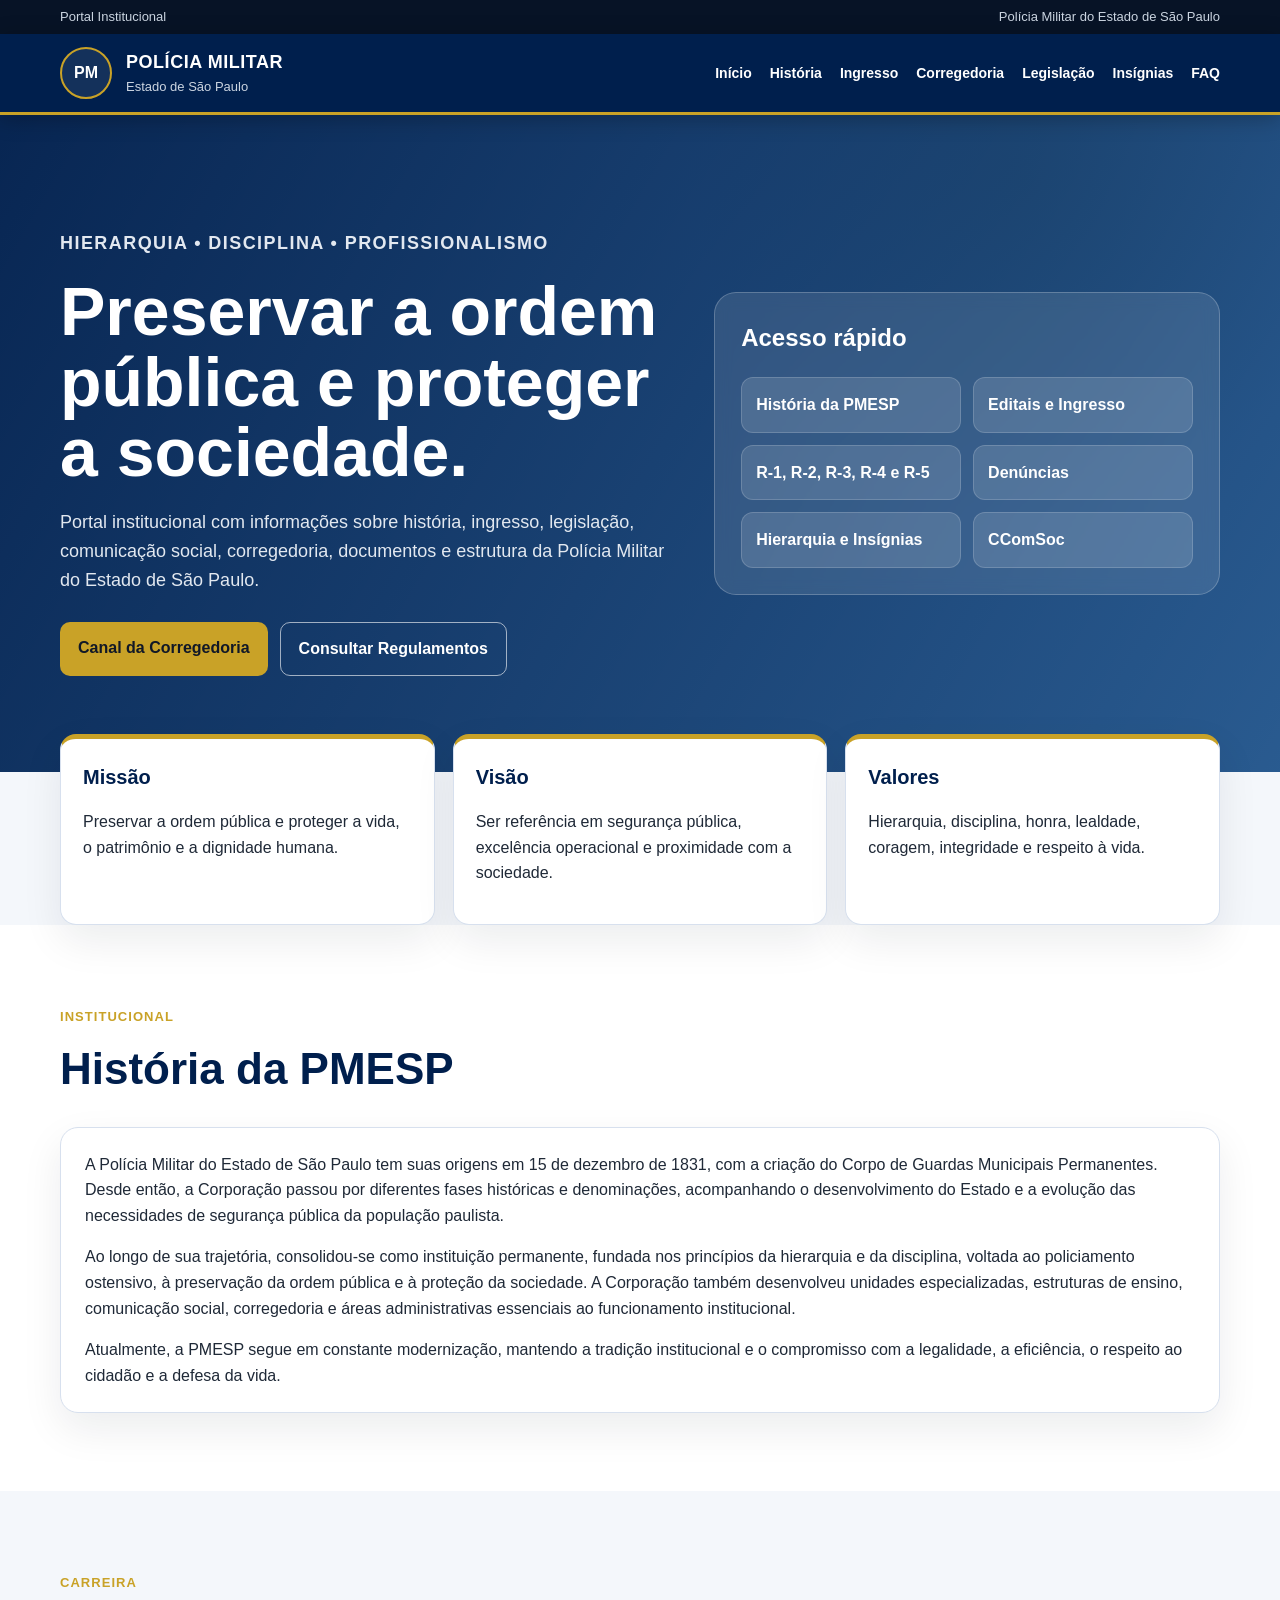
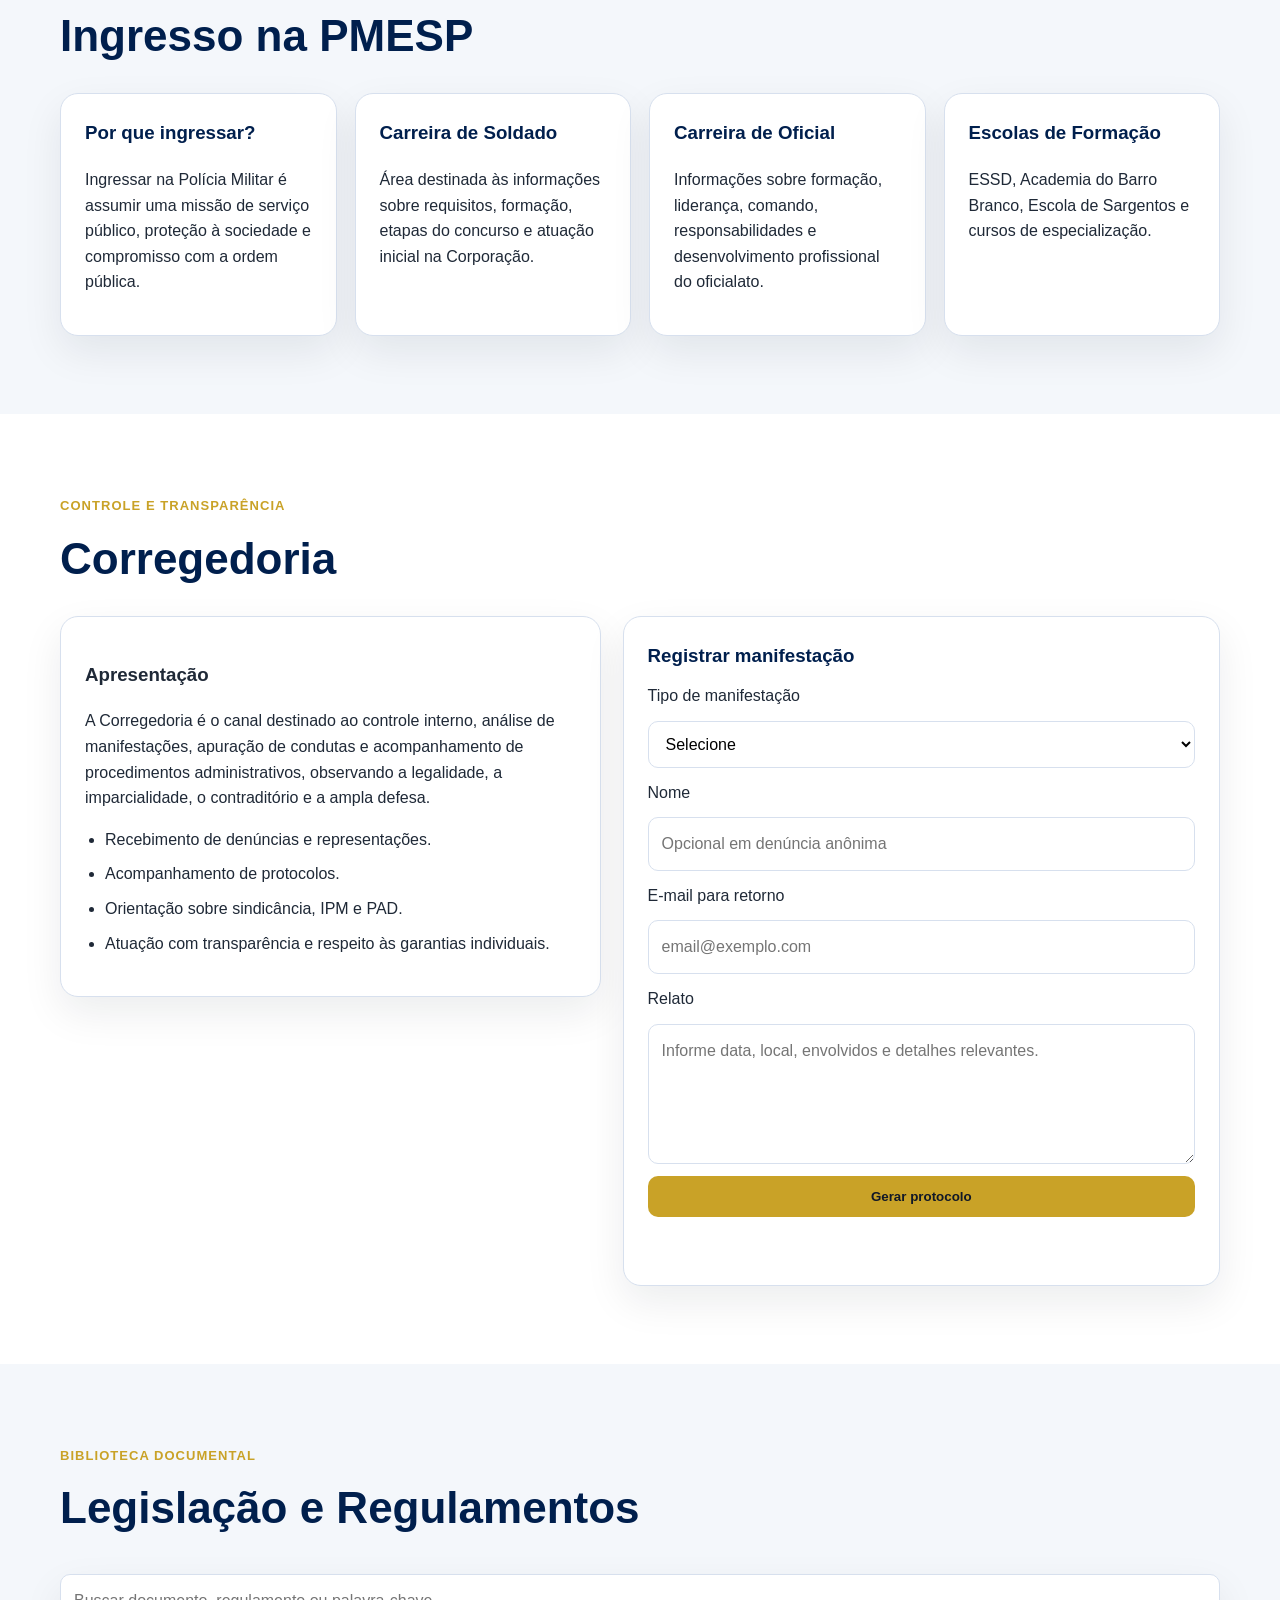
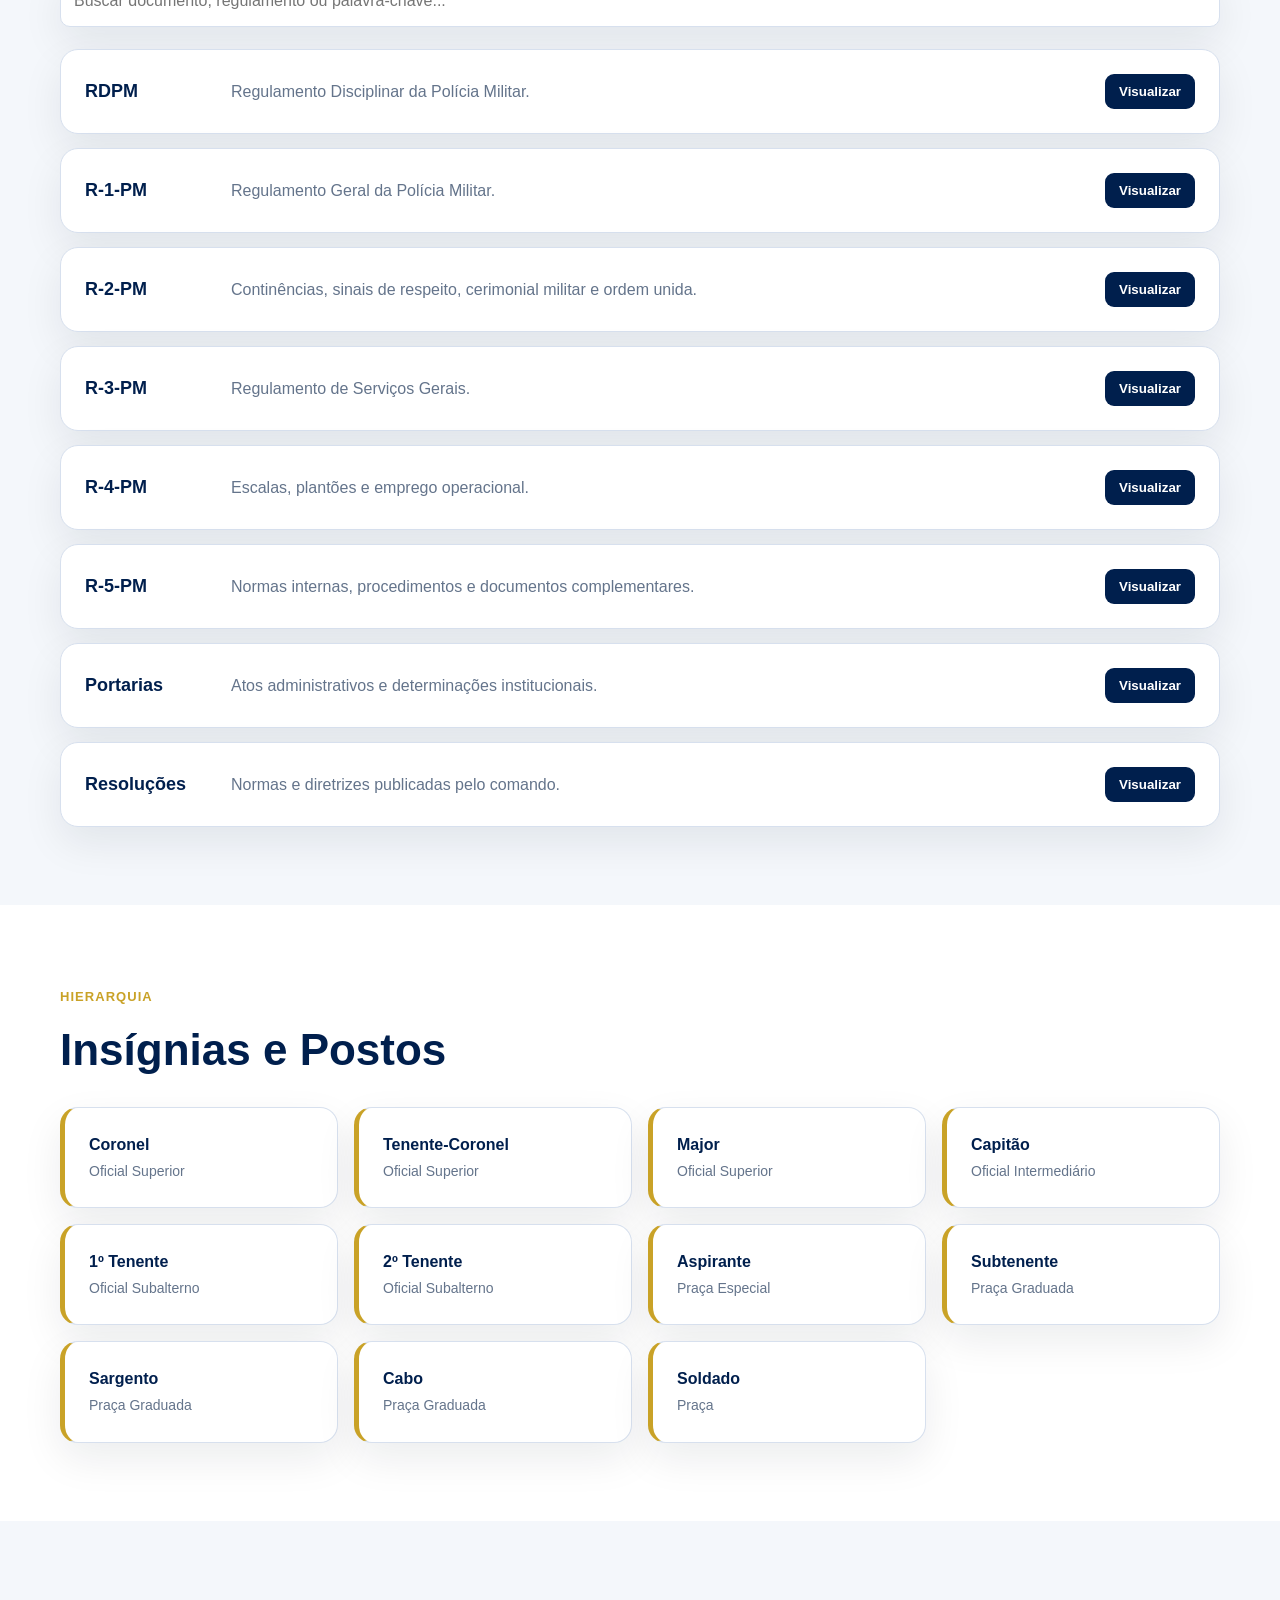
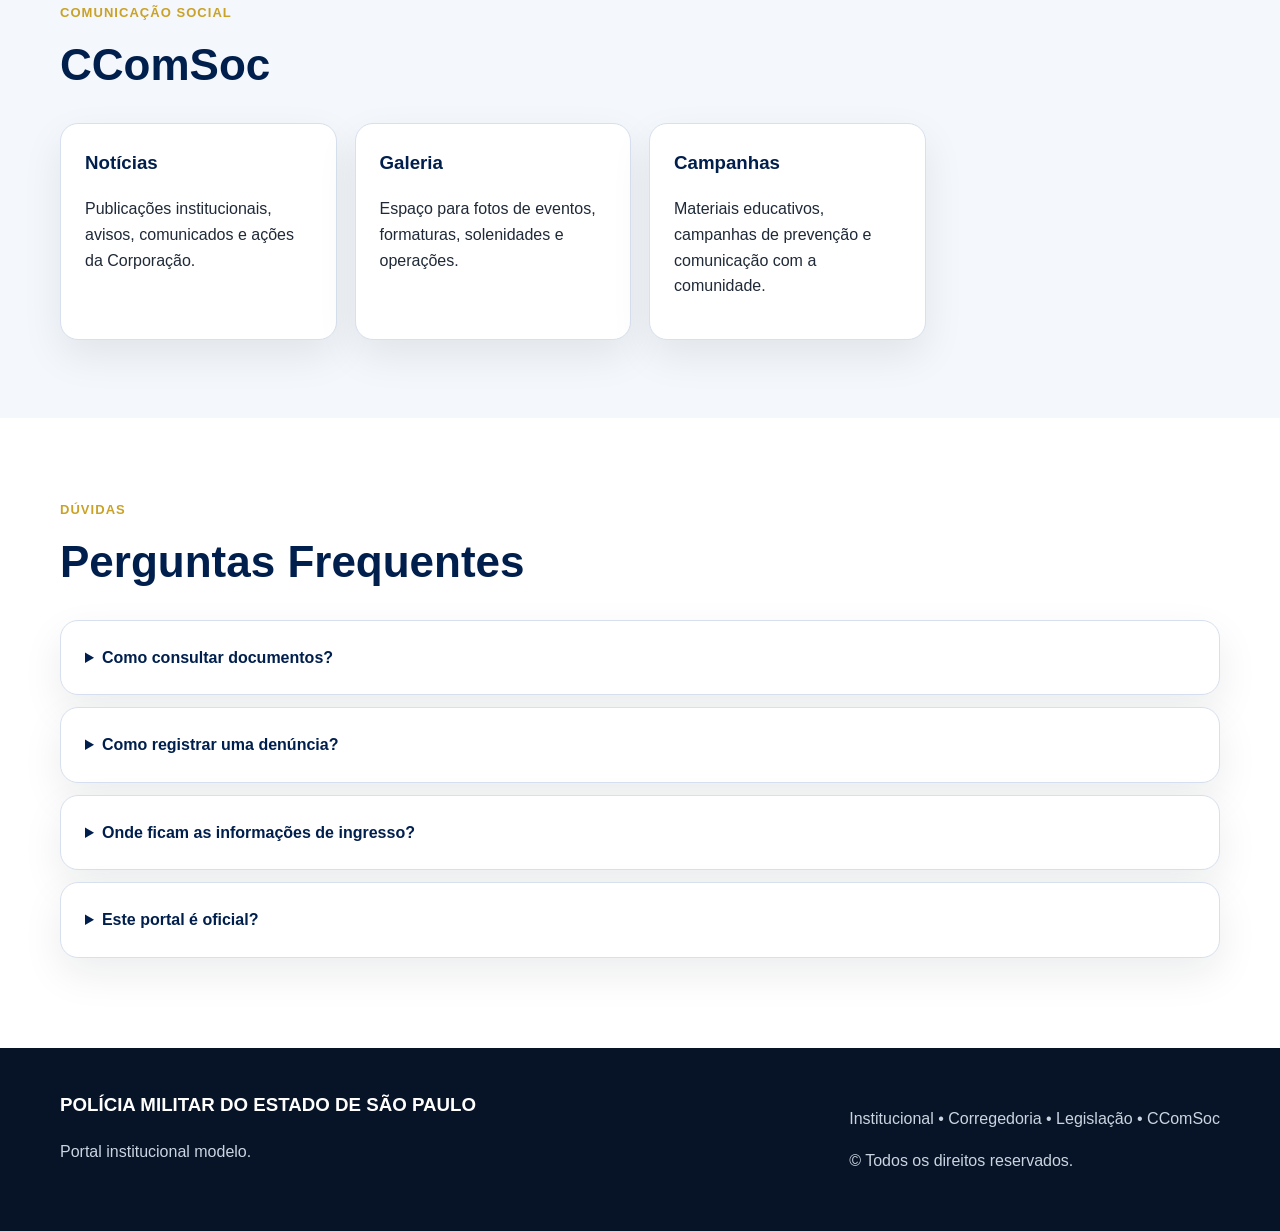
==== index.html @ 7456aba6 "Add files via upload" ====
<!DOCTYPE html>
<html lang="pt-BR">
<head>
  <meta charset="UTF-8" />
  <meta name="viewport" content="width=device-width, initial-scale=1.0" />
  <title>Portal PMESP</title>
  <link rel="stylesheet" href="style.css" />
</head>
<body>
  <header class="govbar">
    <div class="container govbar-content">
      <span>Portal Institucional</span>
      <span>Polícia Militar do Estado de São Paulo</span>
    </div>
  </header>

  <header class="main-header">
    <div class="container header-content">
      <a class="brand" href="#inicio">
        <div class="emblem">PM</div>
        <div>
          <strong>POLÍCIA MILITAR</strong>
          <span>Estado de São Paulo</span>
        </div>
      </a>

      <button class="menu-btn" onclick="toggleMenu()">☰</button>

      <nav id="menu">
        <a href="#inicio">Início</a>
        <a href="#historia">História</a>
        <a href="#ingresso">Ingresso</a>
        <a href="#corregedoria">Corregedoria</a>
        <a href="#legislacao">Legislação</a>
        <a href="#insignias">Insígnias</a>
        <a href="#faq">FAQ</a>
      </nav>
    </div>
  </header>

  <main>
    <section id="inicio" class="hero">
      <div class="container hero-grid">
        <div class="hero-text">
          <p class="tag">Hierarquia • Disciplina • Profissionalismo</p>
          <h1>Preservar a ordem pública e proteger a sociedade.</h1>
          <p>
            Portal institucional com informações sobre história, ingresso, legislação,
            comunicação social, corregedoria, documentos e estrutura da Polícia Militar
            do Estado de São Paulo.
          </p>
          <div class="actions">
            <a class="btn primary" href="#corregedoria">Canal da Corregedoria</a>
            <a class="btn light" href="#legislacao">Consultar Regulamentos</a>
          </div>
        </div>

        <div class="quick-card">
          <h2>Acesso rápido</h2>
          <div class="quick-links">
            <a href="#historia">História da PMESP</a>
            <a href="#ingresso">Editais e Ingresso</a>
            <a href="#legislacao">R-1, R-2, R-3, R-4 e R-5</a>
            <a href="#corregedoria">Denúncias</a>
            <a href="#insignias">Hierarquia e Insígnias</a>
            <a href="#ccomsoc">CComSoc</a>
          </div>
        </div>
      </div>
    </section>

    <section class="highlights">
      <div class="container highlight-grid">
        <article>
          <strong>Missão</strong>
          <p>Preservar a ordem pública e proteger a vida, o patrimônio e a dignidade humana.</p>
        </article>
        <article>
          <strong>Visão</strong>
          <p>Ser referência em segurança pública, excelência operacional e proximidade com a sociedade.</p>
        </article>
        <article>
          <strong>Valores</strong>
          <p>Hierarquia, disciplina, honra, lealdade, coragem, integridade e respeito à vida.</p>
        </article>
      </div>
    </section>

    <section id="historia" class="section">
      <div class="container">
        <div class="section-title">
          <span>Institucional</span>
          <h2>História da PMESP</h2>
        </div>
        <div class="text-box">
          <p>
            A Polícia Militar do Estado de São Paulo tem suas origens em 15 de dezembro
            de 1831, com a criação do Corpo de Guardas Municipais Permanentes. Desde
            então, a Corporação passou por diferentes fases históricas e denominações,
            acompanhando o desenvolvimento do Estado e a evolução das necessidades de
            segurança pública da população paulista.
          </p>
          <p>
            Ao longo de sua trajetória, consolidou-se como instituição permanente, fundada
            nos princípios da hierarquia e da disciplina, voltada ao policiamento ostensivo,
            à preservação da ordem pública e à proteção da sociedade. A Corporação
            também desenvolveu unidades especializadas, estruturas de ensino, comunicação
            social, corregedoria e áreas administrativas essenciais ao funcionamento
            institucional.
          </p>
          <p>
            Atualmente, a PMESP segue em constante modernização, mantendo a tradição
            institucional e o compromisso com a legalidade, a eficiência, o respeito ao
            cidadão e a defesa da vida.
          </p>
        </div>
      </div>
    </section>

    <section id="ingresso" class="section alt">
      <div class="container">
        <div class="section-title">
          <span>Carreira</span>
          <h2>Ingresso na PMESP</h2>
        </div>
        <div class="cards">
          <article class="card">
            <h3>Por que ingressar?</h3>
            <p>Ingressar na Polícia Militar é assumir uma missão de serviço público, proteção à sociedade e compromisso com a ordem pública.</p>
          </article>
          <article class="card">
            <h3>Carreira de Soldado</h3>
            <p>Área destinada às informações sobre requisitos, formação, etapas do concurso e atuação inicial na Corporação.</p>
          </article>
          <article class="card">
            <h3>Carreira de Oficial</h3>
            <p>Informações sobre formação, liderança, comando, responsabilidades e desenvolvimento profissional do oficialato.</p>
          </article>
          <article class="card">
            <h3>Escolas de Formação</h3>
            <p>ESSD, Academia do Barro Branco, Escola de Sargentos e cursos de especialização.</p>
          </article>
        </div>
      </div>
    </section>

    <section id="corregedoria" class="section">
      <div class="container">
        <div class="section-title">
          <span>Controle e transparência</span>
          <h2>Corregedoria</h2>
        </div>

        <div class="correg-grid">
          <div class="text-box">
            <h3>Apresentação</h3>
            <p>
              A Corregedoria é o canal destinado ao controle interno, análise de
              manifestações, apuração de condutas e acompanhamento de procedimentos
              administrativos, observando a legalidade, a imparcialidade, o contraditório
              e a ampla defesa.
            </p>
            <ul class="check-list">
              <li>Recebimento de denúncias e representações.</li>
              <li>Acompanhamento de protocolos.</li>
              <li>Orientação sobre sindicância, IPM e PAD.</li>
              <li>Atuação com transparência e respeito às garantias individuais.</li>
            </ul>
          </div>

          <form class="form" onsubmit="gerarProtocolo(event)">
            <h3>Registrar manifestação</h3>
            <label>Tipo de manifestação</label>
            <select required>
              <option value="">Selecione</option>
              <option>Denúncia identificada</option>
              <option>Denúncia anônima</option>
              <option>Reclamação</option>
              <option>Elogio</option>
              <option>Solicitação de informação</option>
            </select>

            <label>Nome</label>
            <input type="text" placeholder="Opcional em denúncia anônima" />

            <label>E-mail para retorno</label>
            <input type="email" placeholder="email@exemplo.com" />

            <label>Relato</label>
            <textarea required placeholder="Informe data, local, envolvidos e detalhes relevantes."></textarea>

            <button class="btn primary" type="submit">Gerar protocolo</button>
            <p id="protocol" class="protocol"></p>
          </form>
        </div>
      </div>
    </section>

    <section id="legislacao" class="section alt">
      <div class="container">
        <div class="section-title">
          <span>Biblioteca documental</span>
          <h2>Legislação e Regulamentos</h2>
        </div>

        <input class="search" id="docSearch" onkeyup="filtrarDocumentos()" placeholder="Buscar documento, regulamento ou palavra-chave..." />

        <div id="docs" class="docs">
          <article class="doc"><strong>RDPM</strong><span>Regulamento Disciplinar da Polícia Militar.</span><button>Visualizar</button></article>
          <article class="doc"><strong>R-1-PM</strong><span>Regulamento Geral da Polícia Militar.</span><button>Visualizar</button></article>
          <article class="doc"><strong>R-2-PM</strong><span>Continências, sinais de respeito, cerimonial militar e ordem unida.</span><button>Visualizar</button></article>
          <article class="doc"><strong>R-3-PM</strong><span>Regulamento de Serviços Gerais.</span><button>Visualizar</button></article>
          <article class="doc"><strong>R-4-PM</strong><span>Escalas, plantões e emprego operacional.</span><button>Visualizar</button></article>
          <article class="doc"><strong>R-5-PM</strong><span>Normas internas, procedimentos e documentos complementares.</span><button>Visualizar</button></article>
          <article class="doc"><strong>Portarias</strong><span>Atos administrativos e determinações institucionais.</span><button>Visualizar</button></article>
          <article class="doc"><strong>Resoluções</strong><span>Normas e diretrizes publicadas pelo comando.</span><button>Visualizar</button></article>
        </div>
      </div>
    </section>

    <section id="insignias" class="section">
      <div class="container">
        <div class="section-title">
          <span>Hierarquia</span>
          <h2>Insígnias e Postos</h2>
        </div>

        <div class="rank-grid">
          <div><b>Coronel</b><span>Oficial Superior</span></div>
          <div><b>Tenente-Coronel</b><span>Oficial Superior</span></div>
          <div><b>Major</b><span>Oficial Superior</span></div>
          <div><b>Capitão</b><span>Oficial Intermediário</span></div>
          <div><b>1º Tenente</b><span>Oficial Subalterno</span></div>
          <div><b>2º Tenente</b><span>Oficial Subalterno</span></div>
          <div><b>Aspirante</b><span>Praça Especial</span></div>
          <div><b>Subtenente</b><span>Praça Graduada</span></div>
          <div><b>Sargento</b><span>Praça Graduada</span></div>
          <div><b>Cabo</b><span>Praça Graduada</span></div>
          <div><b>Soldado</b><span>Praça</span></div>
        </div>
      </div>
    </section>

    <section id="ccomsoc" class="section alt">
      <div class="container">
        <div class="section-title">
          <span>Comunicação Social</span>
          <h2>CComSoc</h2>
        </div>

        <div class="cards">
          <article class="card">
            <h3>Notícias</h3>
            <p>Publicações institucionais, avisos, comunicados e ações da Corporação.</p>
          </article>
          <article class="card">
            <h3>Galeria</h3>
            <p>Espaço para fotos de eventos, formaturas, solenidades e operações.</p>
          </article>
          <article class="card">
            <h3>Campanhas</h3>
            <p>Materiais educativos, campanhas de prevenção e comunicação com a comunidade.</p>
          </article>
        </div>
      </div>
    </section>

    <section id="faq" class="section">
      <div class="container">
        <div class="section-title">
          <span>Dúvidas</span>
          <h2>Perguntas Frequentes</h2>
        </div>

        <details>
          <summary>Como consultar documentos?</summary>
          <p>Acesse a área de Legislação e utilize a busca para localizar regulamentos, portarias e resoluções.</p>
        </details>
        <details>
          <summary>Como registrar uma denúncia?</summary>
          <p>Acesse a área da Corregedoria, selecione o tipo de manifestação e descreva os fatos com o máximo de detalhes.</p>
        </details>
        <details>
          <summary>Onde ficam as informações de ingresso?</summary>
          <p>Na aba Ingresso na PMESP, com informações sobre carreira, escolas, editais e requisitos.</p>
        </details>
        <details>
          <summary>Este portal é oficial?</summary>
          <p>Este é um modelo de portal institucional para projeto próprio. Para informações reais, consulte sempre os canais oficiais do Governo do Estado de São Paulo.</p>
        </details>
      </div>
    </section>
  </main>

  <footer>
    <div class="container footer-grid">
      <div>
        <h3>POLÍCIA MILITAR DO ESTADO DE SÃO PAULO</h3>
        <p>Portal institucional modelo.</p>
      </div>
      <div>
        <p>Institucional • Corregedoria • Legislação • CComSoc</p>
        <p>© Todos os direitos reservados.</p>
      </div>
    </div>
  </footer>

  <script src="script.js"></script>
</body>
</html>
---- style.css ----
:root {
  --blue: #001f4d;
  --blue-2: #003b7a;
  --blue-3: #eaf1fb;
  --gold: #c9a227;
  --dark: #111827;
  --text: #1f2937;
  --muted: #64748b;
  --border: #d7e0ee;
  --bg: #f4f7fb;
  --white: #ffffff;
  --shadow: 0 16px 40px rgba(15, 23, 42, .08);
}

* { box-sizing: border-box; }

html { scroll-behavior: smooth; }

body {
  margin: 0;
  font-family: Arial, Helvetica, sans-serif;
  color: var(--text);
  background: var(--bg);
  line-height: 1.6;
}

.container {
  width: min(1160px, 92%);
  margin: 0 auto;
}

.govbar {
  background: #071326;
  color: #cbd5e1;
  font-size: 13px;
}

.govbar-content {
  min-height: 34px;
  display: flex;
  align-items: center;
  justify-content: space-between;
}

.main-header {
  position: sticky;
  top: 0;
  z-index: 20;
  background: var(--blue);
  color: white;
  border-bottom: 3px solid var(--gold);
  box-shadow: 0 4px 20px rgba(0,0,0,.25);
}

.header-content {
  min-height: 78px;
  display: flex;
  align-items: center;
  justify-content: space-between;
  gap: 22px;
}

.brand {
  color: white;
  display: flex;
  align-items: center;
  gap: 14px;
  text-decoration: none;
}

.brand strong {
  display: block;
  font-size: 18px;
  letter-spacing: .03em;
}

.brand span {
  display: block;
  font-size: 13px;
  color: #cbd5e1;
}

.emblem {
  width: 52px;
  height: 52px;
  border: 2px solid var(--gold);
  border-radius: 50%;
  display: grid;
  place-items: center;
  font-weight: 900;
  background: rgba(255,255,255,.08);
}

nav {
  display: flex;
  align-items: center;
  gap: 18px;
}

nav a {
  color: white;
  text-decoration: none;
  font-size: 14px;
  font-weight: 700;
}

nav a:hover { color: var(--gold); }

.menu-btn {
  display: none;
  background: transparent;
  border: 0;
  color: white;
  font-size: 30px;
}

.hero {
  background:
    linear-gradient(120deg, rgba(0, 31, 77, .97), rgba(0, 59, 122, .83)),
    radial-gradient(circle at 80% 10%, rgba(201, 162, 39, .35), transparent 28%);
  color: white;
  padding: 96px 0;
}

.hero-grid {
  display: grid;
  grid-template-columns: 1.1fr .9fr;
  gap: 36px;
  align-items: center;
}

.tag {
  color: var(--gold);
  font-weight: 800;
  text-transform: uppercase;
  letter-spacing: .08em;
}

h1 {
  font-size: clamp(38px, 6vw, 68px);
  line-height: 1.04;
  margin: 8px 0 20px;
}

.hero-text p {
  max-width: 680px;
  font-size: 18px;
  color: #e2e8f0;
}

.actions {
  display: flex;
  flex-wrap: wrap;
  gap: 12px;
  margin-top: 28px;
}

.btn {
  display: inline-block;
  padding: 13px 18px;
  border-radius: 10px;
  text-decoration: none;
  font-weight: 800;
  border: 0;
  cursor: pointer;
}

.btn.primary {
  background: var(--gold);
  color: #111827;
}

.btn.light {
  border: 1px solid rgba(255,255,255,.6);
  color: white;
}

.quick-card {
  background: rgba(255,255,255,.11);
  border: 1px solid rgba(255,255,255,.22);
  border-radius: 22px;
  padding: 26px;
  backdrop-filter: blur(8px);
}

.quick-card h2 {
  color: white;
  margin-top: 0;
}

.quick-links {
  display: grid;
  grid-template-columns: 1fr 1fr;
  gap: 12px;
}

.quick-links a {
  background: rgba(255,255,255,.13);
  border: 1px solid rgba(255,255,255,.17);
  color: white;
  padding: 14px;
  border-radius: 12px;
  text-decoration: none;
  font-weight: 700;
}

.quick-links a:hover {
  background: rgba(255,255,255,.2);
}

.highlights {
  margin-top: -38px;
  position: relative;
  z-index: 3;
}

.highlight-grid {
  display: grid;
  grid-template-columns: repeat(3, 1fr);
  gap: 18px;
}

.highlight-grid article {
  background: white;
  border: 1px solid var(--border);
  border-top: 5px solid var(--gold);
  padding: 22px;
  border-radius: 16px;
  box-shadow: var(--shadow);
}

.highlight-grid strong {
  color: var(--blue);
  font-size: 20px;
}

.section {
  padding: 78px 0;
  background: white;
}

.section.alt {
  background: var(--bg);
}

.section-title span {
  color: var(--gold);
  font-weight: 900;
  text-transform: uppercase;
  letter-spacing: .08em;
  font-size: 13px;
}

.section-title h2 {
  color: var(--blue);
  font-size: clamp(30px, 4vw, 44px);
  margin: 6px 0 22px;
}

.text-box,
.card,
.form,
.doc,
.rank-grid div,
details {
  background: white;
  border: 1px solid var(--border);
  border-radius: 18px;
  padding: 24px;
  box-shadow: var(--shadow);
}

.text-box p:first-child { margin-top: 0; }
.text-box p:last-child { margin-bottom: 0; }

.cards {
  display: grid;
  grid-template-columns: repeat(4, 1fr);
  gap: 18px;
}

.card h3 {
  color: var(--blue);
  margin-top: 0;
}

.correg-grid {
  display: grid;
  grid-template-columns: .95fr 1.05fr;
  gap: 22px;
  align-items: start;
}

.check-list {
  padding-left: 20px;
}

.check-list li {
  margin: 9px 0;
}

.form {
  display: grid;
  gap: 12px;
}

.form h3 {
  color: var(--blue);
  margin: 0;
}

input,
select,
textarea {
  width: 100%;
  border: 1px solid var(--border);
  border-radius: 10px;
  padding: 13px;
  font: inherit;
  background: #fff;
}

textarea {
  min-height: 140px;
  resize: vertical;
}

.protocol {
  color: var(--blue);
  font-weight: 900;
}

.search {
  margin: 8px 0 22px;
  box-shadow: var(--shadow);
}

.docs {
  display: grid;
  gap: 14px;
}

.doc {
  display: grid;
  grid-template-columns: 130px 1fr auto;
  align-items: center;
  gap: 16px;
}

.doc strong {
  color: var(--blue);
  font-size: 18px;
}

.doc span {
  color: var(--muted);
}

.doc button {
  background: var(--blue);
  color: white;
  border: 0;
  padding: 10px 14px;
  border-radius: 9px;
  cursor: pointer;
  font-weight: 800;
}

.rank-grid {
  display: grid;
  grid-template-columns: repeat(4, 1fr);
  gap: 16px;
}

.rank-grid div {
  border-left: 5px solid var(--gold);
}

.rank-grid b {
  color: var(--blue);
  display: block;
}

.rank-grid span {
  color: var(--muted);
  font-size: 14px;
}

details {
  margin-bottom: 12px;
}

summary {
  cursor: pointer;
  color: var(--blue);
  font-weight: 900;
}

footer {
  background: #071326;
  color: #cbd5e1;
  padding: 42px 0;
}

.footer-grid {
  display: flex;
  justify-content: space-between;
  gap: 26px;
}

.footer-grid h3 {
  color: white;
  margin-top: 0;
}

@media (max-width: 920px) {
  .menu-btn { display: block; }

  nav {
    display: none;
    position: absolute;
    top: 112px;
    left: 0;
    right: 0;
    background: var(--blue);
    padding: 20px 4%;
    flex-direction: column;
    align-items: flex-start;
  }

  nav.active { display: flex; }

  .hero-grid,
  .correg-grid {
    grid-template-columns: 1fr;
  }

  .highlight-grid,
  .cards,
  .rank-grid {
    grid-template-columns: 1fr;
  }

  .quick-links {
    grid-template-columns: 1fr;
  }

  .doc {
    grid-template-columns: 1fr;
  }

  .footer-grid,
  .govbar-content {
    flex-direction: column;
    align-items: flex-start;
    gap: 4px;
  }
}
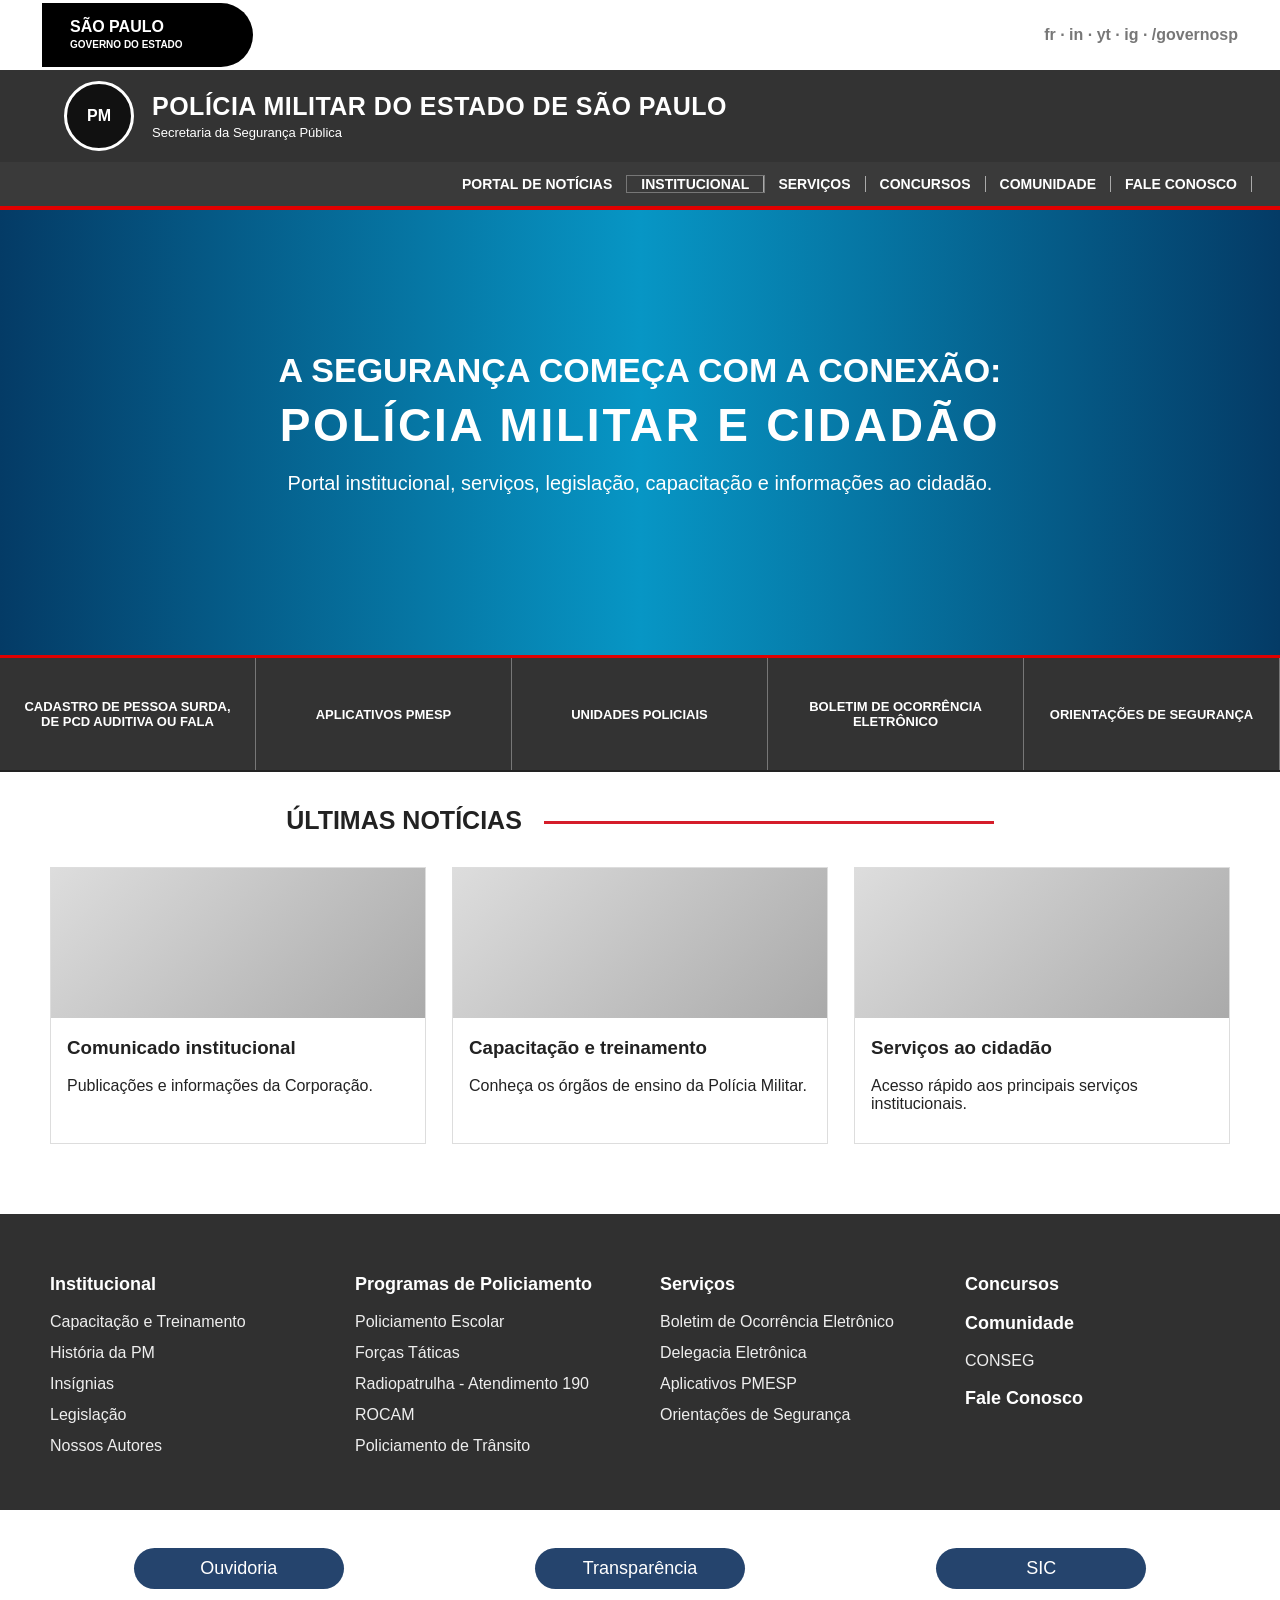
==== commit 04e7d627: "Add files via upload" ====
--- a/index.html
+++ b/index.html
@@ -1,310 +1,126 @@
 <!DOCTYPE html>
 <html lang="pt-BR">
 <head>
-  <meta charset="UTF-8" />
-  <meta name="viewport" content="width=device-width, initial-scale=1.0" />
-  <title>Portal PMESP</title>
-  <link rel="stylesheet" href="style.css" />
+  <meta charset="UTF-8">
+  <meta name="viewport" content="width=device-width, initial-scale=1.0">
+  <title>PMESP - Portal Institucional</title>
+  <link rel="stylesheet" href="style.css">
 </head>
 <body>
-  <header class="govbar">
-    <div class="container govbar-content">
-      <span>Portal Institucional</span>
-      <span>Polícia Militar do Estado de São Paulo</span>
+  <div class="gov-top">
+    <div class="gov-logo">SÃO PAULO<br><span>GOVERNO DO ESTADO</span></div>
+    <div class="gov-social">fr · in · yt · ig · /governosp</div>
+  </div>
+
+  <header class="site-header">
+    <div class="brand-area">
+      <div class="crest">PM</div>
+      <div>
+        <h1>POLÍCIA MILITAR DO ESTADO DE SÃO PAULO</h1>
+        <p>Secretaria da Segurança Pública</p>
+      </div>
     </div>
-  </header>
 
-  <header class="main-header">
-    <div class="container header-content">
-      <a class="brand" href="#inicio">
-        <div class="emblem">PM</div>
-        <div>
-          <strong>POLÍCIA MILITAR</strong>
-          <span>Estado de São Paulo</span>
-        </div>
-      </a>
-
-      <button class="menu-btn" onclick="toggleMenu()">☰</button>
-
-      <nav id="menu">
-        <a href="#inicio">Início</a>
-        <a href="#historia">História</a>
-        <a href="#ingresso">Ingresso</a>
-        <a href="#corregedoria">Corregedoria</a>
-        <a href="#legislacao">Legislação</a>
-        <a href="#insignias">Insígnias</a>
-        <a href="#faq">FAQ</a>
-      </nav>
-    </div>
-  </header>
-
-  <main>
-    <section id="inicio" class="hero">
-      <div class="container hero-grid">
-        <div class="hero-text">
-          <p class="tag">Hierarquia • Disciplina • Profissionalismo</p>
-          <h1>Preservar a ordem pública e proteger a sociedade.</h1>
-          <p>
-            Portal institucional com informações sobre história, ingresso, legislação,
-            comunicação social, corregedoria, documentos e estrutura da Polícia Militar
-            do Estado de São Paulo.
-          </p>
-          <div class="actions">
-            <a class="btn primary" href="#corregedoria">Canal da Corregedoria</a>
-            <a class="btn light" href="#legislacao">Consultar Regulamentos</a>
+    <nav class="main-nav">
+      <a href="index.html">PORTAL DE NOTÍCIAS</a>
+      <div class="nav-item">
+        <a class="active" href="#">INSTITUCIONAL</a>
+        <div class="mega-menu">
+          <div>
+            <a href="capacitacao.html">Capacitação e Treinamento</a>
+            <a href="#">História da PM</a>
+            <a href="#">Insígnias</a>
+            <a href="#">Legislação</a>
+            <a href="#">Nossos Autores</a>
           </div>
-        </div>
-
-        <div class="quick-card">
-          <h2>Acesso rápido</h2>
-          <div class="quick-links">
-            <a href="#historia">História da PMESP</a>
-            <a href="#ingresso">Editais e Ingresso</a>
-            <a href="#legislacao">R-1, R-2, R-3, R-4 e R-5</a>
-            <a href="#corregedoria">Denúncias</a>
-            <a href="#insignias">Hierarquia e Insígnias</a>
-            <a href="#ccomsoc">CComSoc</a>
+          <div>
+            <a href="#">Organização</a>
+            <a href="#">Planejamento Estratégico</a>
+            <a href="#">Vultos Históricos</a>
+            <a href="#">Brasão de Armas</a>
+            <a href="#">Canção da PM</a>
+            <a href="#">Revista A Força Policial</a>
+          </div>
+          <div>
+            <h3>Programas de Policiamento</h3>
+            <a href="#">Policiamento Escolar</a>
+            <a href="#">Forças Táticas</a>
+            <a href="#">Radiopatrulha - Atendimento 190</a>
+            <a href="#">ROCAM</a>
+            <a href="#">Policiamento de Trânsito</a>
+            <a href="#">Policiamento Comunitário</a>
           </div>
         </div>
       </div>
-    </section>
+      <a href="#">SERVIÇOS</a>
+      <a href="#">CONCURSOS</a>
+      <a href="#">COMUNIDADE</a>
+      <a href="#">FALE CONOSCO</a>
+    </nav>
+  </header>
 
-    <section class="highlights">
-      <div class="container highlight-grid">
-        <article>
-          <strong>Missão</strong>
-          <p>Preservar a ordem pública e proteger a vida, o patrimônio e a dignidade humana.</p>
-        </article>
-        <article>
-          <strong>Visão</strong>
-          <p>Ser referência em segurança pública, excelência operacional e proximidade com a sociedade.</p>
-        </article>
-        <article>
-          <strong>Valores</strong>
-          <p>Hierarquia, disciplina, honra, lealdade, coragem, integridade e respeito à vida.</p>
-        </article>
-      </div>
-    </section>
+  <section class="hero-official">
+    <div class="hero-text">
+      <h2>A SEGURANÇA COMEÇA COM A CONEXÃO:</h2>
+      <h3>POLÍCIA MILITAR E CIDADÃO</h3>
+      <p>Portal institucional, serviços, legislação, capacitação e informações ao cidadão.</p>
+    </div>
+  </section>
 
-    <section id="historia" class="section">
-      <div class="container">
-        <div class="section-title">
-          <span>Institucional</span>
-          <h2>História da PMESP</h2>
-        </div>
-        <div class="text-box">
-          <p>
-            A Polícia Militar do Estado de São Paulo tem suas origens em 15 de dezembro
-            de 1831, com a criação do Corpo de Guardas Municipais Permanentes. Desde
-            então, a Corporação passou por diferentes fases históricas e denominações,
-            acompanhando o desenvolvimento do Estado e a evolução das necessidades de
-            segurança pública da população paulista.
-          </p>
-          <p>
-            Ao longo de sua trajetória, consolidou-se como instituição permanente, fundada
-            nos princípios da hierarquia e da disciplina, voltada ao policiamento ostensivo,
-            à preservação da ordem pública e à proteção da sociedade. A Corporação
-            também desenvolveu unidades especializadas, estruturas de ensino, comunicação
-            social, corregedoria e áreas administrativas essenciais ao funcionamento
-            institucional.
-          </p>
-          <p>
-            Atualmente, a PMESP segue em constante modernização, mantendo a tradição
-            institucional e o compromisso com a legalidade, a eficiência, o respeito ao
-            cidadão e a defesa da vida.
-          </p>
-        </div>
-      </div>
-    </section>
+  <section class="service-strip">
+    <a>CADASTRO DE PESSOA SURDA, DE PCD AUDITIVA OU FALA</a>
+    <a>APLICATIVOS PMESP</a>
+    <a>UNIDADES POLICIAIS</a>
+    <a>BOLETIM DE OCORRÊNCIA ELETRÔNICO</a>
+    <a>ORIENTAÇÕES DE SEGURANÇA</a>
+  </section>
 
-    <section id="ingresso" class="section alt">
-      <div class="container">
-        <div class="section-title">
-          <span>Carreira</span>
-          <h2>Ingresso na PMESP</h2>
-        </div>
-        <div class="cards">
-          <article class="card">
-            <h3>Por que ingressar?</h3>
-            <p>Ingressar na Polícia Militar é assumir uma missão de serviço público, proteção à sociedade e compromisso com a ordem pública.</p>
-          </article>
-          <article class="card">
-            <h3>Carreira de Soldado</h3>
-            <p>Área destinada às informações sobre requisitos, formação, etapas do concurso e atuação inicial na Corporação.</p>
-          </article>
-          <article class="card">
-            <h3>Carreira de Oficial</h3>
-            <p>Informações sobre formação, liderança, comando, responsabilidades e desenvolvimento profissional do oficialato.</p>
-          </article>
-          <article class="card">
-            <h3>Escolas de Formação</h3>
-            <p>ESSD, Academia do Barro Branco, Escola de Sargentos e cursos de especialização.</p>
-          </article>
-        </div>
-      </div>
-    </section>
-
-    <section id="corregedoria" class="section">
-      <div class="container">
-        <div class="section-title">
-          <span>Controle e transparência</span>
-          <h2>Corregedoria</h2>
-        </div>
-
-        <div class="correg-grid">
-          <div class="text-box">
-            <h3>Apresentação</h3>
-            <p>
-              A Corregedoria é o canal destinado ao controle interno, análise de
-              manifestações, apuração de condutas e acompanhamento de procedimentos
-              administrativos, observando a legalidade, a imparcialidade, o contraditório
-              e a ampla defesa.
-            </p>
-            <ul class="check-list">
-              <li>Recebimento de denúncias e representações.</li>
-              <li>Acompanhamento de protocolos.</li>
-              <li>Orientação sobre sindicância, IPM e PAD.</li>
-              <li>Atuação com transparência e respeito às garantias individuais.</li>
-            </ul>
-          </div>
-
-          <form class="form" onsubmit="gerarProtocolo(event)">
-            <h3>Registrar manifestação</h3>
-            <label>Tipo de manifestação</label>
-            <select required>
-              <option value="">Selecione</option>
-              <option>Denúncia identificada</option>
-              <option>Denúncia anônima</option>
-              <option>Reclamação</option>
-              <option>Elogio</option>
-              <option>Solicitação de informação</option>
-            </select>
-
-            <label>Nome</label>
-            <input type="text" placeholder="Opcional em denúncia anônima" />
-
-            <label>E-mail para retorno</label>
-            <input type="email" placeholder="email@exemplo.com" />
-
-            <label>Relato</label>
-            <textarea required placeholder="Informe data, local, envolvidos e detalhes relevantes."></textarea>
-
-            <button class="btn primary" type="submit">Gerar protocolo</button>
-            <p id="protocol" class="protocol"></p>
-          </form>
-        </div>
-      </div>
-    </section>
-
-    <section id="legislacao" class="section alt">
-      <div class="container">
-        <div class="section-title">
-          <span>Biblioteca documental</span>
-          <h2>Legislação e Regulamentos</h2>
-        </div>
-
-        <input class="search" id="docSearch" onkeyup="filtrarDocumentos()" placeholder="Buscar documento, regulamento ou palavra-chave..." />
-
-        <div id="docs" class="docs">
-          <article class="doc"><strong>RDPM</strong><span>Regulamento Disciplinar da Polícia Militar.</span><button>Visualizar</button></article>
-          <article class="doc"><strong>R-1-PM</strong><span>Regulamento Geral da Polícia Militar.</span><button>Visualizar</button></article>
-          <article class="doc"><strong>R-2-PM</strong><span>Continências, sinais de respeito, cerimonial militar e ordem unida.</span><button>Visualizar</button></article>
-          <article class="doc"><strong>R-3-PM</strong><span>Regulamento de Serviços Gerais.</span><button>Visualizar</button></article>
-          <article class="doc"><strong>R-4-PM</strong><span>Escalas, plantões e emprego operacional.</span><button>Visualizar</button></article>
-          <article class="doc"><strong>R-5-PM</strong><span>Normas internas, procedimentos e documentos complementares.</span><button>Visualizar</button></article>
-          <article class="doc"><strong>Portarias</strong><span>Atos administrativos e determinações institucionais.</span><button>Visualizar</button></article>
-          <article class="doc"><strong>Resoluções</strong><span>Normas e diretrizes publicadas pelo comando.</span><button>Visualizar</button></article>
-        </div>
-      </div>
-    </section>
-
-    <section id="insignias" class="section">
-      <div class="container">
-        <div class="section-title">
-          <span>Hierarquia</span>
-          <h2>Insígnias e Postos</h2>
-        </div>
-
-        <div class="rank-grid">
-          <div><b>Coronel</b><span>Oficial Superior</span></div>
-          <div><b>Tenente-Coronel</b><span>Oficial Superior</span></div>
-          <div><b>Major</b><span>Oficial Superior</span></div>
-          <div><b>Capitão</b><span>Oficial Intermediário</span></div>
-          <div><b>1º Tenente</b><span>Oficial Subalterno</span></div>
-          <div><b>2º Tenente</b><span>Oficial Subalterno</span></div>
-          <div><b>Aspirante</b><span>Praça Especial</span></div>
-          <div><b>Subtenente</b><span>Praça Graduada</span></div>
-          <div><b>Sargento</b><span>Praça Graduada</span></div>
-          <div><b>Cabo</b><span>Praça Graduada</span></div>
-          <div><b>Soldado</b><span>Praça</span></div>
-        </div>
-      </div>
-    </section>
-
-    <section id="ccomsoc" class="section alt">
-      <div class="container">
-        <div class="section-title">
-          <span>Comunicação Social</span>
-          <h2>CComSoc</h2>
-        </div>
-
-        <div class="cards">
-          <article class="card">
-            <h3>Notícias</h3>
-            <p>Publicações institucionais, avisos, comunicados e ações da Corporação.</p>
-          </article>
-          <article class="card">
-            <h3>Galeria</h3>
-            <p>Espaço para fotos de eventos, formaturas, solenidades e operações.</p>
-          </article>
-          <article class="card">
-            <h3>Campanhas</h3>
-            <p>Materiais educativos, campanhas de prevenção e comunicação com a comunidade.</p>
-          </article>
-        </div>
-      </div>
-    </section>
-
-    <section id="faq" class="section">
-      <div class="container">
-        <div class="section-title">
-          <span>Dúvidas</span>
-          <h2>Perguntas Frequentes</h2>
-        </div>
-
-        <details>
-          <summary>Como consultar documentos?</summary>
-          <p>Acesse a área de Legislação e utilize a busca para localizar regulamentos, portarias e resoluções.</p>
-        </details>
-        <details>
-          <summary>Como registrar uma denúncia?</summary>
-          <p>Acesse a área da Corregedoria, selecione o tipo de manifestação e descreva os fatos com o máximo de detalhes.</p>
-        </details>
-        <details>
-          <summary>Onde ficam as informações de ingresso?</summary>
-          <p>Na aba Ingresso na PMESP, com informações sobre carreira, escolas, editais e requisitos.</p>
-        </details>
-        <details>
-          <summary>Este portal é oficial?</summary>
-          <p>Este é um modelo de portal institucional para projeto próprio. Para informações reais, consulte sempre os canais oficiais do Governo do Estado de São Paulo.</p>
-        </details>
-      </div>
-    </section>
+  <main class="container">
+    <h2 class="section-heading">ÚLTIMAS NOTÍCIAS</h2>
+    <div class="news-grid">
+      <article><div class="news-img"></div><h3>Comunicado institucional</h3><p>Publicações e informações da Corporação.</p></article>
+      <article><div class="news-img"></div><h3>Capacitação e treinamento</h3><p>Conheça os órgãos de ensino da Polícia Militar.</p></article>
+      <article><div class="news-img"></div><h3>Serviços ao cidadão</h3><p>Acesso rápido aos principais serviços institucionais.</p></article>
+    </div>
   </main>
 
-  <footer>
-    <div class="container footer-grid">
+  <footer class="footer">
+    <div class="footer-cols">
       <div>
-        <h3>POLÍCIA MILITAR DO ESTADO DE SÃO PAULO</h3>
-        <p>Portal institucional modelo.</p>
+        <h3>Institucional</h3>
+        <a href="capacitacao.html">Capacitação e Treinamento</a>
+        <a>História da PM</a>
+        <a>Insígnias</a>
+        <a>Legislação</a>
+        <a>Nossos Autores</a>
       </div>
       <div>
-        <p>Institucional • Corregedoria • Legislação • CComSoc</p>
-        <p>© Todos os direitos reservados.</p>
+        <h3>Programas de Policiamento</h3>
+        <a>Policiamento Escolar</a>
+        <a>Forças Táticas</a>
+        <a>Radiopatrulha - Atendimento 190</a>
+        <a>ROCAM</a>
+        <a>Policiamento de Trânsito</a>
+      </div>
+      <div>
+        <h3>Serviços</h3>
+        <a>Boletim de Ocorrência Eletrônico</a>
+        <a>Delegacia Eletrônica</a>
+        <a>Aplicativos PMESP</a>
+        <a>Orientações de Segurança</a>
+      </div>
+      <div>
+        <h3>Concursos</h3>
+        <h3>Comunidade</h3>
+        <a>CONSEG</a>
+        <h3>Fale Conosco</h3>
       </div>
     </div>
+    <div class="footer-buttons">
+      <button>Ouvidoria</button>
+      <button>Transparência</button>
+      <button>SIC</button>
+    </div>
   </footer>
-
-  <script src="script.js"></script>
 </body>
 </html>
--- a/style.css
+++ b/style.css
@@ -1,458 +1 @@
-:root {
-  --blue: #001f4d;
-  --blue-2: #003b7a;
-  --blue-3: #eaf1fb;
-  --gold: #c9a227;
-  --dark: #111827;
-  --text: #1f2937;
-  --muted: #64748b;
-  --border: #d7e0ee;
-  --bg: #f4f7fb;
-  --white: #ffffff;
-  --shadow: 0 16px 40px rgba(15, 23, 42, .08);
-}
-
-* { box-sizing: border-box; }
-
-html { scroll-behavior: smooth; }
-
-body {
-  margin: 0;
-  font-family: Arial, Helvetica, sans-serif;
-  color: var(--text);
-  background: var(--bg);
-  line-height: 1.6;
-}
-
-.container {
-  width: min(1160px, 92%);
-  margin: 0 auto;
-}
-
-.govbar {
-  background: #071326;
-  color: #cbd5e1;
-  font-size: 13px;
-}
-
-.govbar-content {
-  min-height: 34px;
-  display: flex;
-  align-items: center;
-  justify-content: space-between;
-}
-
-.main-header {
-  position: sticky;
-  top: 0;
-  z-index: 20;
-  background: var(--blue);
-  color: white;
-  border-bottom: 3px solid var(--gold);
-  box-shadow: 0 4px 20px rgba(0,0,0,.25);
-}
-
-.header-content {
-  min-height: 78px;
-  display: flex;
-  align-items: center;
-  justify-content: space-between;
-  gap: 22px;
-}
-
-.brand {
-  color: white;
-  display: flex;
-  align-items: center;
-  gap: 14px;
-  text-decoration: none;
-}
-
-.brand strong {
-  display: block;
-  font-size: 18px;
-  letter-spacing: .03em;
-}
-
-.brand span {
-  display: block;
-  font-size: 13px;
-  color: #cbd5e1;
-}
-
-.emblem {
-  width: 52px;
-  height: 52px;
-  border: 2px solid var(--gold);
-  border-radius: 50%;
-  display: grid;
-  place-items: center;
-  font-weight: 900;
-  background: rgba(255,255,255,.08);
-}
-
-nav {
-  display: flex;
-  align-items: center;
-  gap: 18px;
-}
-
-nav a {
-  color: white;
-  text-decoration: none;
-  font-size: 14px;
-  font-weight: 700;
-}
-
-nav a:hover { color: var(--gold); }
-
-.menu-btn {
-  display: none;
-  background: transparent;
-  border: 0;
-  color: white;
-  font-size: 30px;
-}
-
-.hero {
-  background:
-    linear-gradient(120deg, rgba(0, 31, 77, .97), rgba(0, 59, 122, .83)),
-    radial-gradient(circle at 80% 10%, rgba(201, 162, 39, .35), transparent 28%);
-  color: white;
-  padding: 96px 0;
-}
-
-.hero-grid {
-  display: grid;
-  grid-template-columns: 1.1fr .9fr;
-  gap: 36px;
-  align-items: center;
-}
-
-.tag {
-  color: var(--gold);
-  font-weight: 800;
-  text-transform: uppercase;
-  letter-spacing: .08em;
-}
-
-h1 {
-  font-size: clamp(38px, 6vw, 68px);
-  line-height: 1.04;
-  margin: 8px 0 20px;
-}
-
-.hero-text p {
-  max-width: 680px;
-  font-size: 18px;
-  color: #e2e8f0;
-}
-
-.actions {
-  display: flex;
-  flex-wrap: wrap;
-  gap: 12px;
-  margin-top: 28px;
-}
-
-.btn {
-  display: inline-block;
-  padding: 13px 18px;
-  border-radius: 10px;
-  text-decoration: none;
-  font-weight: 800;
-  border: 0;
-  cursor: pointer;
-}
-
-.btn.primary {
-  background: var(--gold);
-  color: #111827;
-}
-
-.btn.light {
-  border: 1px solid rgba(255,255,255,.6);
-  color: white;
-}
-
-.quick-card {
-  background: rgba(255,255,255,.11);
-  border: 1px solid rgba(255,255,255,.22);
-  border-radius: 22px;
-  padding: 26px;
-  backdrop-filter: blur(8px);
-}
-
-.quick-card h2 {
-  color: white;
-  margin-top: 0;
-}
-
-.quick-links {
-  display: grid;
-  grid-template-columns: 1fr 1fr;
-  gap: 12px;
-}
-
-.quick-links a {
-  background: rgba(255,255,255,.13);
-  border: 1px solid rgba(255,255,255,.17);
-  color: white;
-  padding: 14px;
-  border-radius: 12px;
-  text-decoration: none;
-  font-weight: 700;
-}
-
-.quick-links a:hover {
-  background: rgba(255,255,255,.2);
-}
-
-.highlights {
-  margin-top: -38px;
-  position: relative;
-  z-index: 3;
-}
-
-.highlight-grid {
-  display: grid;
-  grid-template-columns: repeat(3, 1fr);
-  gap: 18px;
-}
-
-.highlight-grid article {
-  background: white;
-  border: 1px solid var(--border);
-  border-top: 5px solid var(--gold);
-  padding: 22px;
-  border-radius: 16px;
-  box-shadow: var(--shadow);
-}
-
-.highlight-grid strong {
-  color: var(--blue);
-  font-size: 20px;
-}
-
-.section {
-  padding: 78px 0;
-  background: white;
-}
-
-.section.alt {
-  background: var(--bg);
-}
-
-.section-title span {
-  color: var(--gold);
-  font-weight: 900;
-  text-transform: uppercase;
-  letter-spacing: .08em;
-  font-size: 13px;
-}
-
-.section-title h2 {
-  color: var(--blue);
-  font-size: clamp(30px, 4vw, 44px);
-  margin: 6px 0 22px;
-}
-
-.text-box,
-.card,
-.form,
-.doc,
-.rank-grid div,
-details {
-  background: white;
-  border: 1px solid var(--border);
-  border-radius: 18px;
-  padding: 24px;
-  box-shadow: var(--shadow);
-}
-
-.text-box p:first-child { margin-top: 0; }
-.text-box p:last-child { margin-bottom: 0; }
-
-.cards {
-  display: grid;
-  grid-template-columns: repeat(4, 1fr);
-  gap: 18px;
-}
-
-.card h3 {
-  color: var(--blue);
-  margin-top: 0;
-}
-
-.correg-grid {
-  display: grid;
-  grid-template-columns: .95fr 1.05fr;
-  gap: 22px;
-  align-items: start;
-}
-
-.check-list {
-  padding-left: 20px;
-}
-
-.check-list li {
-  margin: 9px 0;
-}
-
-.form {
-  display: grid;
-  gap: 12px;
-}
-
-.form h3 {
-  color: var(--blue);
-  margin: 0;
-}
-
-input,
-select,
-textarea {
-  width: 100%;
-  border: 1px solid var(--border);
-  border-radius: 10px;
-  padding: 13px;
-  font: inherit;
-  background: #fff;
-}
-
-textarea {
-  min-height: 140px;
-  resize: vertical;
-}
-
-.protocol {
-  color: var(--blue);
-  font-weight: 900;
-}
-
-.search {
-  margin: 8px 0 22px;
-  box-shadow: var(--shadow);
-}
-
-.docs {
-  display: grid;
-  gap: 14px;
-}
-
-.doc {
-  display: grid;
-  grid-template-columns: 130px 1fr auto;
-  align-items: center;
-  gap: 16px;
-}
-
-.doc strong {
-  color: var(--blue);
-  font-size: 18px;
-}
-
-.doc span {
-  color: var(--muted);
-}
-
-.doc button {
-  background: var(--blue);
-  color: white;
-  border: 0;
-  padding: 10px 14px;
-  border-radius: 9px;
-  cursor: pointer;
-  font-weight: 800;
-}
-
-.rank-grid {
-  display: grid;
-  grid-template-columns: repeat(4, 1fr);
-  gap: 16px;
-}
-
-.rank-grid div {
-  border-left: 5px solid var(--gold);
-}
-
-.rank-grid b {
-  color: var(--blue);
-  display: block;
-}
-
-.rank-grid span {
-  color: var(--muted);
-  font-size: 14px;
-}
-
-details {
-  margin-bottom: 12px;
-}
-
-summary {
-  cursor: pointer;
-  color: var(--blue);
-  font-weight: 900;
-}
-
-footer {
-  background: #071326;
-  color: #cbd5e1;
-  padding: 42px 0;
-}
-
-.footer-grid {
-  display: flex;
-  justify-content: space-between;
-  gap: 26px;
-}
-
-.footer-grid h3 {
-  color: white;
-  margin-top: 0;
-}
-
-@media (max-width: 920px) {
-  .menu-btn { display: block; }
-
-  nav {
-    display: none;
-    position: absolute;
-    top: 112px;
-    left: 0;
-    right: 0;
-    background: var(--blue);
-    padding: 20px 4%;
-    flex-direction: column;
-    align-items: flex-start;
-  }
-
-  nav.active { display: flex; }
-
-  .hero-grid,
-  .correg-grid {
-    grid-template-columns: 1fr;
-  }
-
-  .highlight-grid,
-  .cards,
-  .rank-grid {
-    grid-template-columns: 1fr;
-  }
-
-  .quick-links {
-    grid-template-columns: 1fr;
-  }
-
-  .doc {
-    grid-template-columns: 1fr;
-  }
-
-  .footer-grid,
-  .govbar-content {
-    flex-direction: column;
-    align-items: flex-start;
-    gap: 4px;
-  }
-}
+*{box-sizing:border-box}body{margin:0;font-family:Arial,Helvetica,sans-serif;color:#222;background:#fff}.container{width:min(1180px,94%);margin:0 auto}.gov-top{height:70px;background:#fff;display:flex;align-items:center;justify-content:space-between;padding:0 42px;color:#555}.gov-logo{background:#000;color:#fff;border-radius:0 35px 35px 0;padding:16px 70px 16px 28px;font-weight:900;line-height:1}.gov-logo span{font-size:10px}.gov-social{font-weight:700;color:#777}.site-header{background:#333;color:#fff;border-bottom:4px solid #e10000}.brand-area{height:92px;display:flex;align-items:center;gap:18px;padding-left:64px}.crest{width:70px;height:70px;border:3px solid #fff;border-radius:50%;display:grid;place-items:center;font-weight:900;background:#111}.brand-area h1{font-size:25px;margin:0;letter-spacing:.02em}.brand-area p{margin:4px 0 0;font-size:13px}.main-nav{height:44px;background:#3a3a3a;display:flex;justify-content:flex-end;align-items:center;padding:0 28px;gap:0}.main-nav>a,.nav-item>a{color:#fff;text-decoration:none;font-weight:900;font-size:14px;padding:0 14px;border-right:1px solid #aaa}.main-nav a:hover,.main-nav .active{outline:1px solid #777}.nav-item{position:relative;height:44px;display:flex;align-items:center}.mega-menu{display:none;position:absolute;right:-250px;top:44px;width:1250px;background:#333;padding:34px 36px;z-index:30;grid-template-columns:1fr 1fr 1fr;gap:60px}.nav-item:hover .mega-menu{display:grid}.mega-menu a,.footer a{display:block;color:#eee;text-decoration:none;margin:0 0 13px;font-size:16px}.mega-menu h3{margin-top:0;color:#fff}.hero-official{height:448px;background:linear-gradient(90deg,#043b66,#0796c5,#043b66);display:flex;align-items:center;justify-content:center;color:#fff;text-align:center;border-bottom:3px solid #e10000}.hero-text h2{font-size:34px;margin:0}.hero-text h3{font-size:46px;margin:8px 0;letter-spacing:.06em}.hero-text p{font-size:20px}.service-strip{display:grid;grid-template-columns:repeat(5,1fr);background:#333;border-bottom:2px solid #222}.service-strip a{color:#fff;text-align:center;font-weight:900;font-size:13px;min-height:112px;display:flex;align-items:center;justify-content:center;border-right:1px solid #777;padding:16px}.section-heading{text-align:center;margin:34px 0 32px;font-size:25px}.section-heading:after{content:"";display:inline-block;width:450px;height:3px;background:#d51d2a;margin-left:22px;vertical-align:middle}.news-grid{display:grid;grid-template-columns:repeat(3,1fr);gap:26px;margin-bottom:70px}.news-grid article{background:#fff;border:1px solid #ddd;padding-bottom:14px}.news-img{height:150px;background:linear-gradient(135deg,#ddd,#aaa)}.news-grid h3,.news-grid p{padding:0 16px}.footer{background:#303030;color:#fff}.footer-cols{width:min(1180px,94%);margin:0 auto;display:grid;grid-template-columns:repeat(4,1fr);gap:40px;padding:42px 0}.footer h3{font-size:18px}.footer-buttons{background:#fff;display:flex;justify-content:space-around;padding:38px}.footer-buttons button{background:#25446d;color:white;border:0;border-radius:22px;width:210px;padding:10px;font-size:18px}.page{display:grid;grid-template-columns:300px 1fr;gap:38px;padding:45px 0 70px}.side-photo{display:flex;justify-content:center}.troop-illustration{height:520px;width:220px;position:relative}.person{position:absolute;left:50%;transform:translateX(-50%);width:130px;height:430px;background:linear-gradient(#5d6573,#2c3340);border-radius:55px 55px 16px 16px;box-shadow:0 12px 20px #999}.person:before{content:"";position:absolute;top:-38px;left:39px;width:52px;height:52px;background:#c99;border-radius:50%;border-top:18px solid #293142}.front{z-index:5;top:70px}.p2{z-index:4;top:45px;opacity:.85}.p3{z-index:3;top:25px;opacity:.75}.p4{z-index:2;top:5px;opacity:.65}.p5{z-index:1;top:-12px;opacity:.55}.page-title{font-size:34px;color:#243a5a;border-bottom:3px solid #d51d2a;padding-bottom:10px}.content p{font-size:17px;line-height:1.65}.accordion details{border:1px solid #ccc;margin:11px 0;background:#fff}.accordion summary{list-style:none;cursor:pointer;padding:13px 16px;font-size:25px;color:#243a5a}.accordion summary:before{content:"›";display:inline-grid;place-items:center;color:#e10000;border:3px solid #e10000;border-radius:50%;width:22px;height:22px;margin-right:12px;font-weight:bold}.accordion details[open] summary{border-bottom:1px solid #ddd}.accordion details p,.accordion details ul,.accordion details h4{padding:0 20px}.accordion details p:first-of-type{padding-top:10px}@media(max-width:900px){.gov-top{height:auto;padding:10px;display:block}.gov-logo{border-radius:20px;padding:14px}.brand-area{padding:18px;height:auto}.main-nav{height:auto;flex-wrap:wrap;justify-content:flex-start}.nav-item:hover .mega-menu{display:none}.hero-official{height:320px}.service-strip,.news-grid,.footer-cols,.page{grid-template-columns:1fr}.section-heading:after{display:none}.side-photo{display:none}}
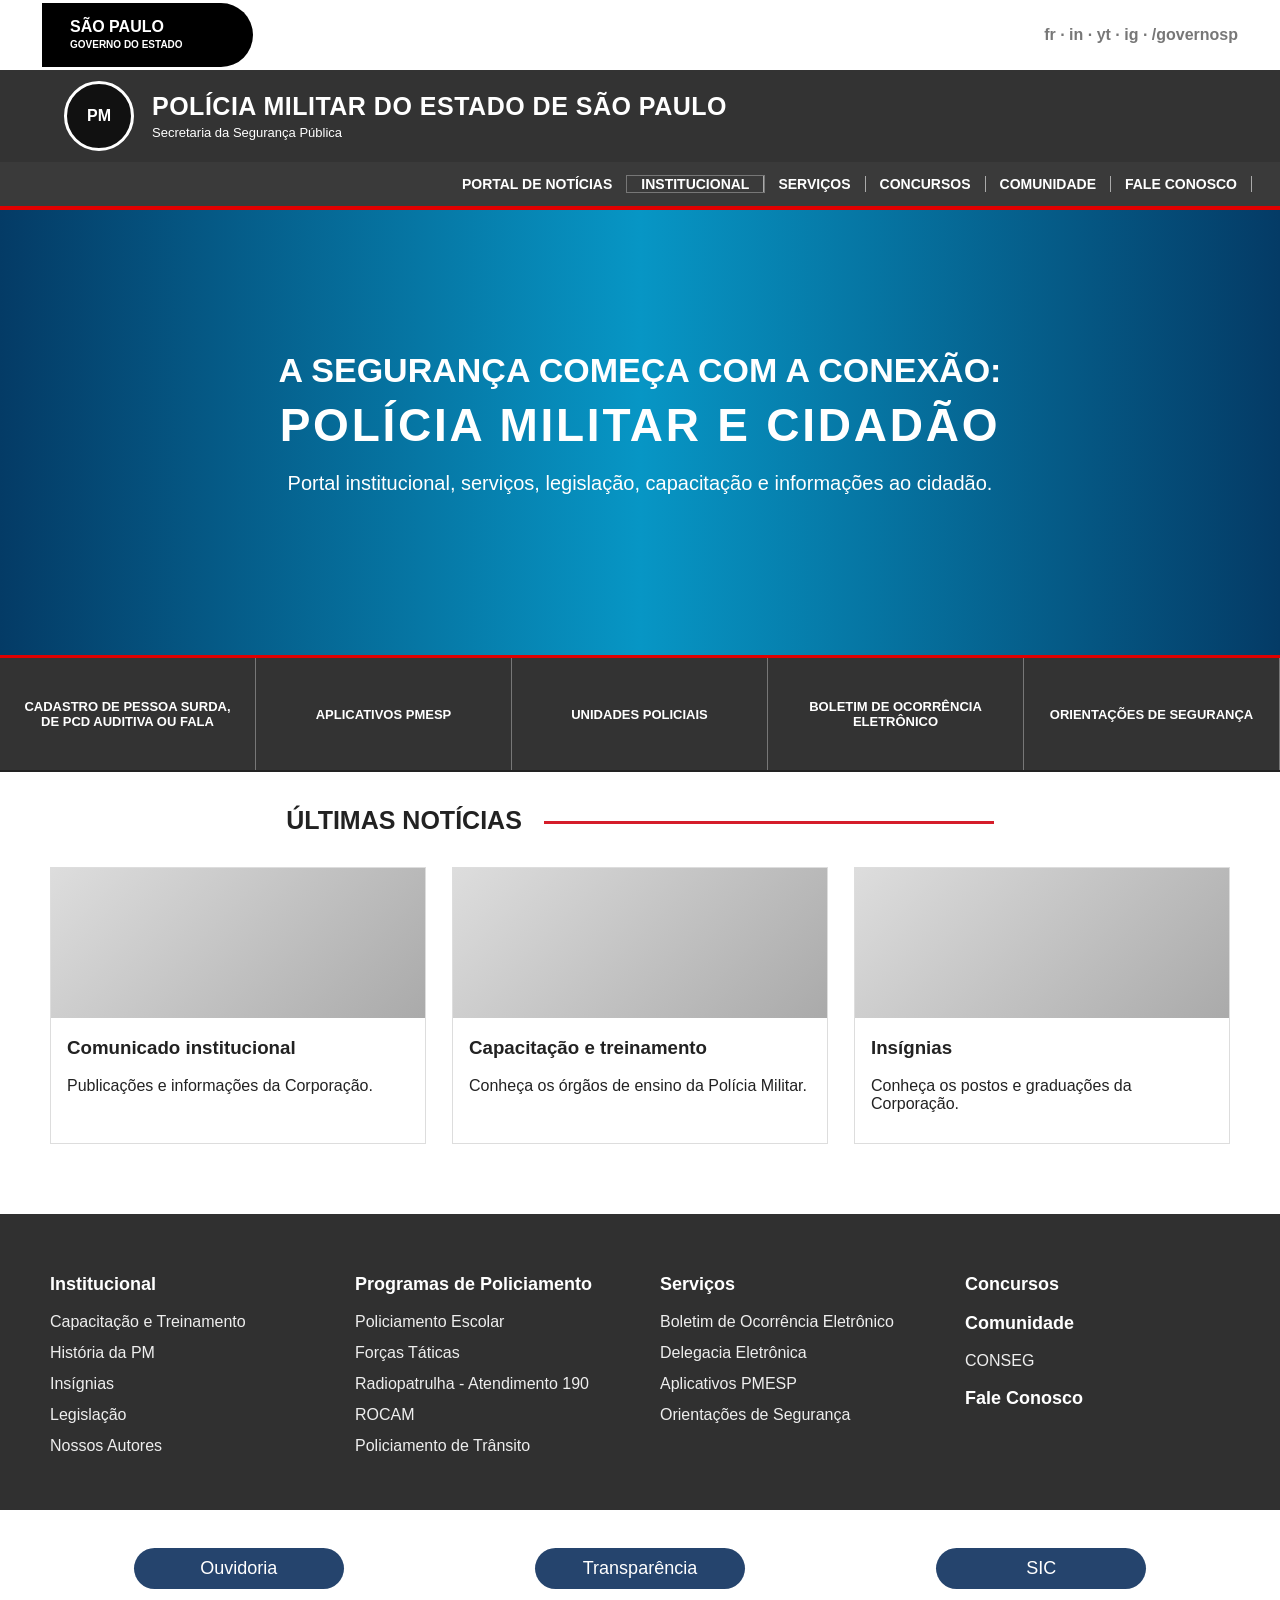
==== commit 35d29a42: "Add files via upload" ====
--- a/index.html
+++ b/index.html
@@ -7,120 +7,122 @@
   <link rel="stylesheet" href="style.css">
 </head>
 <body>
-  <div class="gov-top">
-    <div class="gov-logo">SÃO PAULO<br><span>GOVERNO DO ESTADO</span></div>
-    <div class="gov-social">fr · in · yt · ig · /governosp</div>
+
+<div class="gov-top">
+  <div class="gov-logo">SÃO PAULO<br><span>GOVERNO DO ESTADO</span></div>
+  <div class="gov-social">fr · in · yt · ig · /governosp</div>
+</div>
+
+<header class="site-header">
+  <div class="brand-area">
+    <div class="crest">PM</div>
+    <div>
+      <h1>POLÍCIA MILITAR DO ESTADO DE SÃO PAULO</h1>
+      <p>Secretaria da Segurança Pública</p>
+    </div>
   </div>
 
-  <header class="site-header">
-    <div class="brand-area">
-      <div class="crest">PM</div>
-      <div>
-        <h1>POLÍCIA MILITAR DO ESTADO DE SÃO PAULO</h1>
-        <p>Secretaria da Segurança Pública</p>
+  <nav class="main-nav">
+    <a href="index.html">PORTAL DE NOTÍCIAS</a>
+    <div class="nav-item">
+      <a class="active" href="#">INSTITUCIONAL</a>
+      <div class="mega-menu">
+        <div>
+          <a href="capacitacao.html">Capacitação e Treinamento</a>
+          <a href="historia.html">História da PM</a>
+          <a href="insignias.html">Insígnias</a>
+          <a href="#">Legislação</a>
+          <a href="#">Nossos Autores</a>
+        </div>
+        <div>
+          <a href="#">Organização</a>
+          <a href="#">Planejamento Estratégico</a>
+          <a href="#">Vultos Históricos</a>
+          <a href="#">Brasão de Armas</a>
+          <a href="#">Canção da PM</a>
+          <a href="#">Revista A Força Policial</a>
+        </div>
+        <div>
+          <h3>Programas de Policiamento</h3>
+          <a href="#">Policiamento Escolar</a>
+          <a href="#">Forças Táticas</a>
+          <a href="#">Radiopatrulha - Atendimento 190</a>
+          <a href="#">ROCAM</a>
+          <a href="#">Policiamento de Trânsito</a>
+          <a href="#">Policiamento Comunitário</a>
+        </div>
       </div>
     </div>
+    <a href="#">SERVIÇOS</a>
+    <a href="#">CONCURSOS</a>
+    <a href="#">COMUNIDADE</a>
+    <a href="#">FALE CONOSCO</a>
+  </nav>
+</header>
 
-    <nav class="main-nav">
-      <a href="index.html">PORTAL DE NOTÍCIAS</a>
-      <div class="nav-item">
-        <a class="active" href="#">INSTITUCIONAL</a>
-        <div class="mega-menu">
-          <div>
-            <a href="capacitacao.html">Capacitação e Treinamento</a>
-            <a href="#">História da PM</a>
-            <a href="#">Insígnias</a>
-            <a href="#">Legislação</a>
-            <a href="#">Nossos Autores</a>
-          </div>
-          <div>
-            <a href="#">Organização</a>
-            <a href="#">Planejamento Estratégico</a>
-            <a href="#">Vultos Históricos</a>
-            <a href="#">Brasão de Armas</a>
-            <a href="#">Canção da PM</a>
-            <a href="#">Revista A Força Policial</a>
-          </div>
-          <div>
-            <h3>Programas de Policiamento</h3>
-            <a href="#">Policiamento Escolar</a>
-            <a href="#">Forças Táticas</a>
-            <a href="#">Radiopatrulha - Atendimento 190</a>
-            <a href="#">ROCAM</a>
-            <a href="#">Policiamento de Trânsito</a>
-            <a href="#">Policiamento Comunitário</a>
-          </div>
-        </div>
-      </div>
-      <a href="#">SERVIÇOS</a>
-      <a href="#">CONCURSOS</a>
-      <a href="#">COMUNIDADE</a>
-      <a href="#">FALE CONOSCO</a>
-    </nav>
-  </header>
+<section class="hero-official">
+  <div class="hero-text">
+    <h2>A SEGURANÇA COMEÇA COM A CONEXÃO:</h2>
+    <h3>POLÍCIA MILITAR E CIDADÃO</h3>
+    <p>Portal institucional, serviços, legislação, capacitação e informações ao cidadão.</p>
+  </div>
+</section>
 
-  <section class="hero-official">
-    <div class="hero-text">
-      <h2>A SEGURANÇA COMEÇA COM A CONEXÃO:</h2>
-      <h3>POLÍCIA MILITAR E CIDADÃO</h3>
-      <p>Portal institucional, serviços, legislação, capacitação e informações ao cidadão.</p>
+<section class="service-strip">
+  <a>CADASTRO DE PESSOA SURDA, DE PCD AUDITIVA OU FALA</a>
+  <a>APLICATIVOS PMESP</a>
+  <a>UNIDADES POLICIAIS</a>
+  <a>BOLETIM DE OCORRÊNCIA ELETRÔNICO</a>
+  <a>ORIENTAÇÕES DE SEGURANÇA</a>
+</section>
+
+<main class="container">
+  <h2 class="section-heading">ÚLTIMAS NOTÍCIAS</h2>
+  <div class="news-grid">
+    <article><div class="news-img"></div><h3>Comunicado institucional</h3><p>Publicações e informações da Corporação.</p></article>
+    <article><div class="news-img"></div><h3>Capacitação e treinamento</h3><p>Conheça os órgãos de ensino da Polícia Militar.</p></article>
+    <article><div class="news-img"></div><h3>Insígnias</h3><p>Conheça os postos e graduações da Corporação.</p></article>
+  </div>
+</main>
+
+<footer class="footer">
+  <div class="footer-cols">
+    <div>
+      <h3>Institucional</h3>
+      <a href="capacitacao.html">Capacitação e Treinamento</a>
+      <a href="historia.html">História da PM</a>
+      <a href="insignias.html">Insígnias</a>
+      <a>Legislação</a>
+      <a>Nossos Autores</a>
     </div>
-  </section>
+    <div>
+      <h3>Programas de Policiamento</h3>
+      <a>Policiamento Escolar</a>
+      <a>Forças Táticas</a>
+      <a>Radiopatrulha - Atendimento 190</a>
+      <a>ROCAM</a>
+      <a>Policiamento de Trânsito</a>
+    </div>
+    <div>
+      <h3>Serviços</h3>
+      <a>Boletim de Ocorrência Eletrônico</a>
+      <a>Delegacia Eletrônica</a>
+      <a>Aplicativos PMESP</a>
+      <a>Orientações de Segurança</a>
+    </div>
+    <div>
+      <h3>Concursos</h3>
+      <h3>Comunidade</h3>
+      <a>CONSEG</a>
+      <h3>Fale Conosco</h3>
+    </div>
+  </div>
+  <div class="footer-buttons">
+    <button>Ouvidoria</button>
+    <button>Transparência</button>
+    <button>SIC</button>
+  </div>
+</footer>
 
-  <section class="service-strip">
-    <a>CADASTRO DE PESSOA SURDA, DE PCD AUDITIVA OU FALA</a>
-    <a>APLICATIVOS PMESP</a>
-    <a>UNIDADES POLICIAIS</a>
-    <a>BOLETIM DE OCORRÊNCIA ELETRÔNICO</a>
-    <a>ORIENTAÇÕES DE SEGURANÇA</a>
-  </section>
-
-  <main class="container">
-    <h2 class="section-heading">ÚLTIMAS NOTÍCIAS</h2>
-    <div class="news-grid">
-      <article><div class="news-img"></div><h3>Comunicado institucional</h3><p>Publicações e informações da Corporação.</p></article>
-      <article><div class="news-img"></div><h3>Capacitação e treinamento</h3><p>Conheça os órgãos de ensino da Polícia Militar.</p></article>
-      <article><div class="news-img"></div><h3>Serviços ao cidadão</h3><p>Acesso rápido aos principais serviços institucionais.</p></article>
-    </div>
-  </main>
-
-  <footer class="footer">
-    <div class="footer-cols">
-      <div>
-        <h3>Institucional</h3>
-        <a href="capacitacao.html">Capacitação e Treinamento</a>
-        <a>História da PM</a>
-        <a>Insígnias</a>
-        <a>Legislação</a>
-        <a>Nossos Autores</a>
-      </div>
-      <div>
-        <h3>Programas de Policiamento</h3>
-        <a>Policiamento Escolar</a>
-        <a>Forças Táticas</a>
-        <a>Radiopatrulha - Atendimento 190</a>
-        <a>ROCAM</a>
-        <a>Policiamento de Trânsito</a>
-      </div>
-      <div>
-        <h3>Serviços</h3>
-        <a>Boletim de Ocorrência Eletrônico</a>
-        <a>Delegacia Eletrônica</a>
-        <a>Aplicativos PMESP</a>
-        <a>Orientações de Segurança</a>
-      </div>
-      <div>
-        <h3>Concursos</h3>
-        <h3>Comunidade</h3>
-        <a>CONSEG</a>
-        <h3>Fale Conosco</h3>
-      </div>
-    </div>
-    <div class="footer-buttons">
-      <button>Ouvidoria</button>
-      <button>Transparência</button>
-      <button>SIC</button>
-    </div>
-  </footer>
 </body>
 </html>
--- a/style.css
+++ b/style.css
@@ -1 +1 @@
-*{box-sizing:border-box}body{margin:0;font-family:Arial,Helvetica,sans-serif;color:#222;background:#fff}.container{width:min(1180px,94%);margin:0 auto}.gov-top{height:70px;background:#fff;display:flex;align-items:center;justify-content:space-between;padding:0 42px;color:#555}.gov-logo{background:#000;color:#fff;border-radius:0 35px 35px 0;padding:16px 70px 16px 28px;font-weight:900;line-height:1}.gov-logo span{font-size:10px}.gov-social{font-weight:700;color:#777}.site-header{background:#333;color:#fff;border-bottom:4px solid #e10000}.brand-area{height:92px;display:flex;align-items:center;gap:18px;padding-left:64px}.crest{width:70px;height:70px;border:3px solid #fff;border-radius:50%;display:grid;place-items:center;font-weight:900;background:#111}.brand-area h1{font-size:25px;margin:0;letter-spacing:.02em}.brand-area p{margin:4px 0 0;font-size:13px}.main-nav{height:44px;background:#3a3a3a;display:flex;justify-content:flex-end;align-items:center;padding:0 28px;gap:0}.main-nav>a,.nav-item>a{color:#fff;text-decoration:none;font-weight:900;font-size:14px;padding:0 14px;border-right:1px solid #aaa}.main-nav a:hover,.main-nav .active{outline:1px solid #777}.nav-item{position:relative;height:44px;display:flex;align-items:center}.mega-menu{display:none;position:absolute;right:-250px;top:44px;width:1250px;background:#333;padding:34px 36px;z-index:30;grid-template-columns:1fr 1fr 1fr;gap:60px}.nav-item:hover .mega-menu{display:grid}.mega-menu a,.footer a{display:block;color:#eee;text-decoration:none;margin:0 0 13px;font-size:16px}.mega-menu h3{margin-top:0;color:#fff}.hero-official{height:448px;background:linear-gradient(90deg,#043b66,#0796c5,#043b66);display:flex;align-items:center;justify-content:center;color:#fff;text-align:center;border-bottom:3px solid #e10000}.hero-text h2{font-size:34px;margin:0}.hero-text h3{font-size:46px;margin:8px 0;letter-spacing:.06em}.hero-text p{font-size:20px}.service-strip{display:grid;grid-template-columns:repeat(5,1fr);background:#333;border-bottom:2px solid #222}.service-strip a{color:#fff;text-align:center;font-weight:900;font-size:13px;min-height:112px;display:flex;align-items:center;justify-content:center;border-right:1px solid #777;padding:16px}.section-heading{text-align:center;margin:34px 0 32px;font-size:25px}.section-heading:after{content:"";display:inline-block;width:450px;height:3px;background:#d51d2a;margin-left:22px;vertical-align:middle}.news-grid{display:grid;grid-template-columns:repeat(3,1fr);gap:26px;margin-bottom:70px}.news-grid article{background:#fff;border:1px solid #ddd;padding-bottom:14px}.news-img{height:150px;background:linear-gradient(135deg,#ddd,#aaa)}.news-grid h3,.news-grid p{padding:0 16px}.footer{background:#303030;color:#fff}.footer-cols{width:min(1180px,94%);margin:0 auto;display:grid;grid-template-columns:repeat(4,1fr);gap:40px;padding:42px 0}.footer h3{font-size:18px}.footer-buttons{background:#fff;display:flex;justify-content:space-around;padding:38px}.footer-buttons button{background:#25446d;color:white;border:0;border-radius:22px;width:210px;padding:10px;font-size:18px}.page{display:grid;grid-template-columns:300px 1fr;gap:38px;padding:45px 0 70px}.side-photo{display:flex;justify-content:center}.troop-illustration{height:520px;width:220px;position:relative}.person{position:absolute;left:50%;transform:translateX(-50%);width:130px;height:430px;background:linear-gradient(#5d6573,#2c3340);border-radius:55px 55px 16px 16px;box-shadow:0 12px 20px #999}.person:before{content:"";position:absolute;top:-38px;left:39px;width:52px;height:52px;background:#c99;border-radius:50%;border-top:18px solid #293142}.front{z-index:5;top:70px}.p2{z-index:4;top:45px;opacity:.85}.p3{z-index:3;top:25px;opacity:.75}.p4{z-index:2;top:5px;opacity:.65}.p5{z-index:1;top:-12px;opacity:.55}.page-title{font-size:34px;color:#243a5a;border-bottom:3px solid #d51d2a;padding-bottom:10px}.content p{font-size:17px;line-height:1.65}.accordion details{border:1px solid #ccc;margin:11px 0;background:#fff}.accordion summary{list-style:none;cursor:pointer;padding:13px 16px;font-size:25px;color:#243a5a}.accordion summary:before{content:"›";display:inline-grid;place-items:center;color:#e10000;border:3px solid #e10000;border-radius:50%;width:22px;height:22px;margin-right:12px;font-weight:bold}.accordion details[open] summary{border-bottom:1px solid #ddd}.accordion details p,.accordion details ul,.accordion details h4{padding:0 20px}.accordion details p:first-of-type{padding-top:10px}@media(max-width:900px){.gov-top{height:auto;padding:10px;display:block}.gov-logo{border-radius:20px;padding:14px}.brand-area{padding:18px;height:auto}.main-nav{height:auto;flex-wrap:wrap;justify-content:flex-start}.nav-item:hover .mega-menu{display:none}.hero-official{height:320px}.service-strip,.news-grid,.footer-cols,.page{grid-template-columns:1fr}.section-heading:after{display:none}.side-photo{display:none}}+*{box-sizing:border-box}body{margin:0;font-family:Arial,Helvetica,sans-serif;color:#222;background:#fff}.container{width:min(1180px,94%);margin:0 auto}.gov-top{height:70px;background:#fff;display:flex;align-items:center;justify-content:space-between;padding:0 42px;color:#555}.gov-logo{background:#000;color:#fff;border-radius:0 35px 35px 0;padding:16px 70px 16px 28px;font-weight:900;line-height:1}.gov-logo span{font-size:10px}.gov-social{font-weight:700;color:#777}.site-header{background:#333;color:#fff;border-bottom:4px solid #e10000}.brand-area{height:92px;display:flex;align-items:center;gap:18px;padding-left:64px}.crest{width:70px;height:70px;border:3px solid #fff;border-radius:50%;display:grid;place-items:center;font-weight:900;background:#111}.brand-area h1{font-size:25px;margin:0;letter-spacing:.02em}.brand-area p{margin:4px 0 0;font-size:13px}.main-nav{height:44px;background:#3a3a3a;display:flex;justify-content:flex-end;align-items:center;padding:0 28px;gap:0}.main-nav>a,.nav-item>a{color:#fff;text-decoration:none;font-weight:900;font-size:14px;padding:0 14px;border-right:1px solid #aaa}.main-nav a:hover,.main-nav .active{outline:1px solid #777}.nav-item{position:relative;height:44px;display:flex;align-items:center}.mega-menu{display:none;position:absolute;right:-250px;top:44px;width:1250px;background:#333;padding:34px 36px;z-index:30;grid-template-columns:1fr 1fr 1fr;gap:60px}.nav-item:hover .mega-menu{display:grid}.mega-menu a,.footer a{display:block;color:#eee;text-decoration:none;margin:0 0 13px;font-size:16px}.mega-menu h3{margin-top:0;color:#fff}.hero-official{height:448px;background:linear-gradient(90deg,#043b66,#0796c5,#043b66);display:flex;align-items:center;justify-content:center;color:#fff;text-align:center;border-bottom:3px solid #e10000}.hero-text h2{font-size:34px;margin:0}.hero-text h3{font-size:46px;margin:8px 0;letter-spacing:.06em}.hero-text p{font-size:20px}.service-strip{display:grid;grid-template-columns:repeat(5,1fr);background:#333;border-bottom:2px solid #222}.service-strip a{color:#fff;text-align:center;font-weight:900;font-size:13px;min-height:112px;display:flex;align-items:center;justify-content:center;border-right:1px solid #777;padding:16px}.section-heading{text-align:center;margin:34px 0 32px;font-size:25px}.section-heading:after{content:"";display:inline-block;width:450px;height:3px;background:#d51d2a;margin-left:22px;vertical-align:middle}.news-grid{display:grid;grid-template-columns:repeat(3,1fr);gap:26px;margin-bottom:70px}.news-grid article{background:#fff;border:1px solid #ddd;padding-bottom:14px}.news-img{height:150px;background:linear-gradient(135deg,#ddd,#aaa)}.news-grid h3,.news-grid p{padding:0 16px}.footer{background:#303030;color:#fff}.footer-cols{width:min(1180px,94%);margin:0 auto;display:grid;grid-template-columns:repeat(4,1fr);gap:40px;padding:42px 0}.footer h3{font-size:18px}.footer-buttons{background:#fff;display:flex;justify-content:space-around;padding:38px}.footer-buttons button{background:#25446d;color:white;border:0;border-radius:22px;width:210px;padding:10px;font-size:18px}.page{display:grid;grid-template-columns:300px 1fr;gap:38px;padding:45px 0 70px}.side-photo{display:flex;justify-content:center}.troop-illustration{height:520px;width:220px;position:relative}.person{position:absolute;left:50%;transform:translateX(-50%);width:130px;height:430px;background:linear-gradient(#5d6573,#2c3340);border-radius:55px 55px 16px 16px;box-shadow:0 12px 20px #999}.person:before{content:"";position:absolute;top:-38px;left:39px;width:52px;height:52px;background:#c99;border-radius:50%;border-top:18px solid #293142}.front{z-index:5;top:70px}.p2{z-index:4;top:45px;opacity:.85}.p3{z-index:3;top:25px;opacity:.75}.p4{z-index:2;top:5px;opacity:.65}.p5{z-index:1;top:-12px;opacity:.55}.page-title{font-size:34px;color:#243a5a;border-bottom:3px solid #d51d2a;padding-bottom:10px}.content p{font-size:17px;line-height:1.65}.accordion details{border:1px solid #ccc;margin:11px 0;background:#fff}.accordion summary{list-style:none;cursor:pointer;padding:13px 16px;font-size:25px;color:#243a5a}.accordion summary:before{content:"›";display:inline-grid;place-items:center;color:#e10000;border:3px solid #e10000;border-radius:50%;width:22px;height:22px;margin-right:12px;font-weight:bold}.accordion details[open] summary{border-bottom:1px solid #ddd}.accordion details p,.accordion details ul,.accordion details h4{padding:0 20px}.history-page{background:linear-gradient(120deg,#f7f7f7,#fff 44%,#e3e3e3);min-height:760px;padding:0 0 45px}.history-wrap{width:min(1260px,94%);margin:0 auto}.history-title{font-size:38px;padding:34px 0 10px;margin:0}.timeline{position:relative;display:flex;align-items:flex-start;justify-content:space-between;margin:0 0 58px;padding:28px 0 0}.timeline:before{content:"";position:absolute;left:0;right:0;top:56px;height:2px;background:#c52411}.dot{position:relative;background:transparent;border:0;cursor:pointer;height:72px;z-index:1}.dot span{position:absolute;top:-18px;left:50%;transform:translateX(-50%);font-weight:900;font-size:16px;color:#000}.dot:after{content:"";display:block;width:22px;height:22px;background:#bd2808;border-radius:50%;box-shadow:0 0 0 4px #fff;margin-top:18px}.dot.active:after{background:#006a97}.history-card{position:relative;display:grid;grid-template-columns:1fr 480px;gap:54px;align-items:start;min-height:530px;padding:0 80px}.history-text{padding-left:80px}.history-text h3{font-size:42px;color:#006a97;margin:0 0 18px}.history-text p{font-size:18px;line-height:1.45;color:#444;margin:0 0 15px}.history-image{background:#fff;padding:34px;box-shadow:0 7px 18px rgba(0,0,0,.18);min-height:430px}.fake-photo{height:315px;background:#ddd;position:relative;overflow:hidden}.photo-1830{background:linear-gradient(135deg,#eee,#777)}.photo-1857{background:linear-gradient(135deg,#f0f0f0,#999)}.photo-2006{background:linear-gradient(140deg,#6bb7e5,#222 55%,#000)}.photo-2007{background:linear-gradient(135deg,#8b7967,#d6d1c7)}.photo-generic{background:linear-gradient(135deg,#f1f1f1,#9b9b9b)}.photo-generic:before{content:"PMESP";position:absolute;inset:0;display:grid;place-items:center;color:#555;font-size:44px;font-weight:900}.image-dots{text-align:center;margin-top:24px}.image-dots span{display:inline-block;width:20px;height:20px;background:#c52411;border-radius:50%;margin:0 6px}.image-dots .dark{background:#333}.arrow{position:absolute;top:205px;border:0;background:transparent;color:#c9c9c9;font-size:86px;cursor:pointer}.arrow.left{left:10px}.arrow.right{right:10px}.insignias-page{padding:45px 0 70px}.intro{font-size:17px;max-width:950px;line-height:1.6}.rank-grid{display:grid;grid-template-columns:repeat(auto-fit,minmax(220px,1fr));gap:22px;margin-top:30px}.rank-card{background:#fff;border:1px solid #ddd;border-top:4px solid #d51d2a;text-align:center;padding:22px;box-shadow:0 2px 8px rgba(0,0,0,.12)}.rank-img{height:140px;display:flex;align-items:center;justify-content:center}.rank-img img{max-width:170px;max-height:120px;object-fit:contain}.rank-card h3{color:#243a5a;margin:12px 0 4px}.rank-card p{margin:0;color:#555}.rank-card span{display:inline-block;margin-top:10px;font-size:12px;font-weight:bold;background:#eee;color:#333;padding:5px 9px;border-radius:20px}@media(max-width:900px){.gov-top{height:auto;padding:10px;display:block}.gov-logo{border-radius:20px;padding:14px}.brand-area{padding:18px;height:auto}.brand-area h1{font-size:18px}.main-nav{height:auto;flex-wrap:wrap;justify-content:flex-start}.nav-item:hover .mega-menu{display:none}.hero-official{height:320px}.service-strip,.news-grid,.footer-cols,.page{grid-template-columns:1fr}.section-heading:after{display:none}.side-photo{display:none}.history-card{grid-template-columns:1fr;padding:0 15px}.history-text{padding-left:0}.timeline{overflow-x:auto;gap:36px;justify-content:flex-start}.dot{min-width:70px}.history-image{padding:18px}.arrow{display:none}}
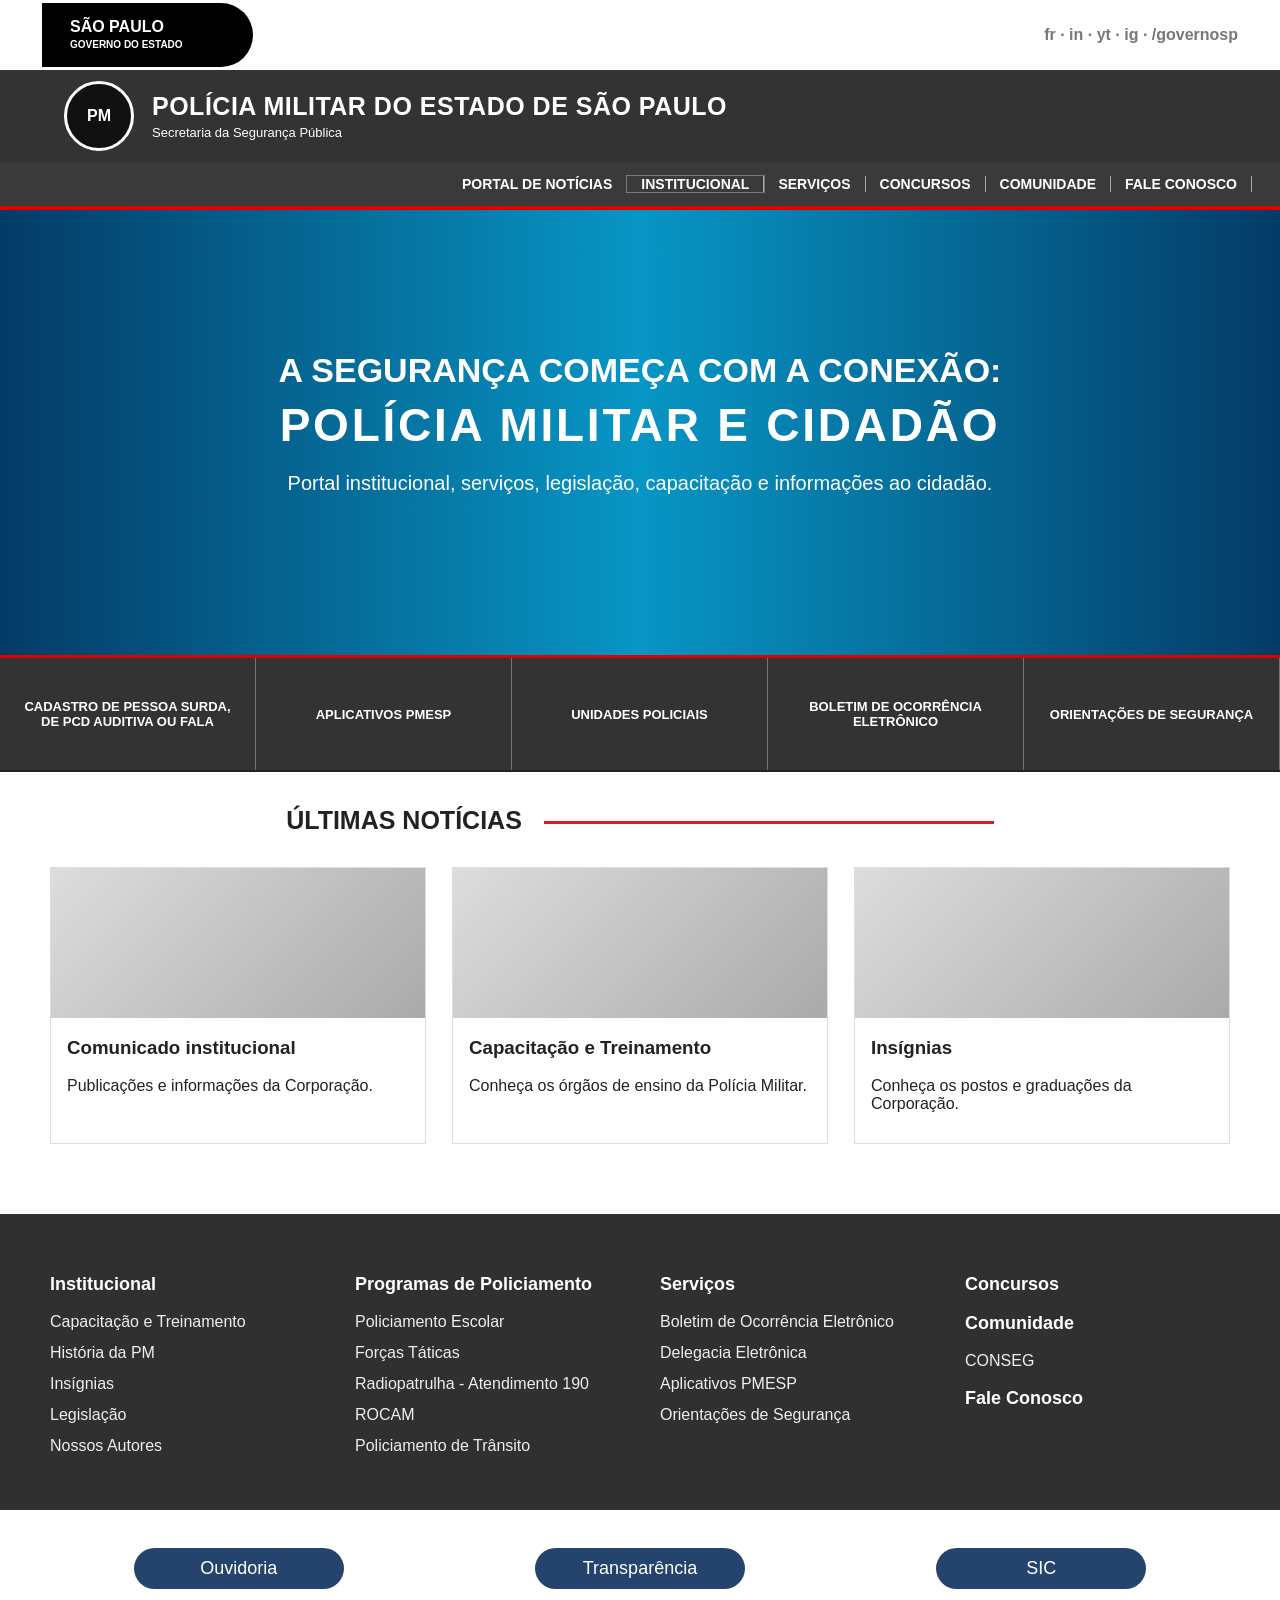
==== commit 0756dbad: "Add files via upload" ====
--- a/index.html
+++ b/index.html
@@ -60,6 +60,7 @@
   </nav>
 </header>
 
+
 <section class="hero-official">
   <div class="hero-text">
     <h2>A SEGURANÇA COMEÇA COM A CONEXÃO:</h2>
@@ -80,10 +81,11 @@
   <h2 class="section-heading">ÚLTIMAS NOTÍCIAS</h2>
   <div class="news-grid">
     <article><div class="news-img"></div><h3>Comunicado institucional</h3><p>Publicações e informações da Corporação.</p></article>
-    <article><div class="news-img"></div><h3>Capacitação e treinamento</h3><p>Conheça os órgãos de ensino da Polícia Militar.</p></article>
+    <article><div class="news-img"></div><h3>Capacitação e Treinamento</h3><p>Conheça os órgãos de ensino da Polícia Militar.</p></article>
     <article><div class="news-img"></div><h3>Insígnias</h3><p>Conheça os postos e graduações da Corporação.</p></article>
   </div>
 </main>
+
 
 <footer class="footer">
   <div class="footer-cols">
--- a/style.css
+++ b/style.css
@@ -1 +1 @@
-*{box-sizing:border-box}body{margin:0;font-family:Arial,Helvetica,sans-serif;color:#222;background:#fff}.container{width:min(1180px,94%);margin:0 auto}.gov-top{height:70px;background:#fff;display:flex;align-items:center;justify-content:space-between;padding:0 42px;color:#555}.gov-logo{background:#000;color:#fff;border-radius:0 35px 35px 0;padding:16px 70px 16px 28px;font-weight:900;line-height:1}.gov-logo span{font-size:10px}.gov-social{font-weight:700;color:#777}.site-header{background:#333;color:#fff;border-bottom:4px solid #e10000}.brand-area{height:92px;display:flex;align-items:center;gap:18px;padding-left:64px}.crest{width:70px;height:70px;border:3px solid #fff;border-radius:50%;display:grid;place-items:center;font-weight:900;background:#111}.brand-area h1{font-size:25px;margin:0;letter-spacing:.02em}.brand-area p{margin:4px 0 0;font-size:13px}.main-nav{height:44px;background:#3a3a3a;display:flex;justify-content:flex-end;align-items:center;padding:0 28px;gap:0}.main-nav>a,.nav-item>a{color:#fff;text-decoration:none;font-weight:900;font-size:14px;padding:0 14px;border-right:1px solid #aaa}.main-nav a:hover,.main-nav .active{outline:1px solid #777}.nav-item{position:relative;height:44px;display:flex;align-items:center}.mega-menu{display:none;position:absolute;right:-250px;top:44px;width:1250px;background:#333;padding:34px 36px;z-index:30;grid-template-columns:1fr 1fr 1fr;gap:60px}.nav-item:hover .mega-menu{display:grid}.mega-menu a,.footer a{display:block;color:#eee;text-decoration:none;margin:0 0 13px;font-size:16px}.mega-menu h3{margin-top:0;color:#fff}.hero-official{height:448px;background:linear-gradient(90deg,#043b66,#0796c5,#043b66);display:flex;align-items:center;justify-content:center;color:#fff;text-align:center;border-bottom:3px solid #e10000}.hero-text h2{font-size:34px;margin:0}.hero-text h3{font-size:46px;margin:8px 0;letter-spacing:.06em}.hero-text p{font-size:20px}.service-strip{display:grid;grid-template-columns:repeat(5,1fr);background:#333;border-bottom:2px solid #222}.service-strip a{color:#fff;text-align:center;font-weight:900;font-size:13px;min-height:112px;display:flex;align-items:center;justify-content:center;border-right:1px solid #777;padding:16px}.section-heading{text-align:center;margin:34px 0 32px;font-size:25px}.section-heading:after{content:"";display:inline-block;width:450px;height:3px;background:#d51d2a;margin-left:22px;vertical-align:middle}.news-grid{display:grid;grid-template-columns:repeat(3,1fr);gap:26px;margin-bottom:70px}.news-grid article{background:#fff;border:1px solid #ddd;padding-bottom:14px}.news-img{height:150px;background:linear-gradient(135deg,#ddd,#aaa)}.news-grid h3,.news-grid p{padding:0 16px}.footer{background:#303030;color:#fff}.footer-cols{width:min(1180px,94%);margin:0 auto;display:grid;grid-template-columns:repeat(4,1fr);gap:40px;padding:42px 0}.footer h3{font-size:18px}.footer-buttons{background:#fff;display:flex;justify-content:space-around;padding:38px}.footer-buttons button{background:#25446d;color:white;border:0;border-radius:22px;width:210px;padding:10px;font-size:18px}.page{display:grid;grid-template-columns:300px 1fr;gap:38px;padding:45px 0 70px}.side-photo{display:flex;justify-content:center}.troop-illustration{height:520px;width:220px;position:relative}.person{position:absolute;left:50%;transform:translateX(-50%);width:130px;height:430px;background:linear-gradient(#5d6573,#2c3340);border-radius:55px 55px 16px 16px;box-shadow:0 12px 20px #999}.person:before{content:"";position:absolute;top:-38px;left:39px;width:52px;height:52px;background:#c99;border-radius:50%;border-top:18px solid #293142}.front{z-index:5;top:70px}.p2{z-index:4;top:45px;opacity:.85}.p3{z-index:3;top:25px;opacity:.75}.p4{z-index:2;top:5px;opacity:.65}.p5{z-index:1;top:-12px;opacity:.55}.page-title{font-size:34px;color:#243a5a;border-bottom:3px solid #d51d2a;padding-bottom:10px}.content p{font-size:17px;line-height:1.65}.accordion details{border:1px solid #ccc;margin:11px 0;background:#fff}.accordion summary{list-style:none;cursor:pointer;padding:13px 16px;font-size:25px;color:#243a5a}.accordion summary:before{content:"›";display:inline-grid;place-items:center;color:#e10000;border:3px solid #e10000;border-radius:50%;width:22px;height:22px;margin-right:12px;font-weight:bold}.accordion details[open] summary{border-bottom:1px solid #ddd}.accordion details p,.accordion details ul,.accordion details h4{padding:0 20px}.history-page{background:linear-gradient(120deg,#f7f7f7,#fff 44%,#e3e3e3);min-height:760px;padding:0 0 45px}.history-wrap{width:min(1260px,94%);margin:0 auto}.history-title{font-size:38px;padding:34px 0 10px;margin:0}.timeline{position:relative;display:flex;align-items:flex-start;justify-content:space-between;margin:0 0 58px;padding:28px 0 0}.timeline:before{content:"";position:absolute;left:0;right:0;top:56px;height:2px;background:#c52411}.dot{position:relative;background:transparent;border:0;cursor:pointer;height:72px;z-index:1}.dot span{position:absolute;top:-18px;left:50%;transform:translateX(-50%);font-weight:900;font-size:16px;color:#000}.dot:after{content:"";display:block;width:22px;height:22px;background:#bd2808;border-radius:50%;box-shadow:0 0 0 4px #fff;margin-top:18px}.dot.active:after{background:#006a97}.history-card{position:relative;display:grid;grid-template-columns:1fr 480px;gap:54px;align-items:start;min-height:530px;padding:0 80px}.history-text{padding-left:80px}.history-text h3{font-size:42px;color:#006a97;margin:0 0 18px}.history-text p{font-size:18px;line-height:1.45;color:#444;margin:0 0 15px}.history-image{background:#fff;padding:34px;box-shadow:0 7px 18px rgba(0,0,0,.18);min-height:430px}.fake-photo{height:315px;background:#ddd;position:relative;overflow:hidden}.photo-1830{background:linear-gradient(135deg,#eee,#777)}.photo-1857{background:linear-gradient(135deg,#f0f0f0,#999)}.photo-2006{background:linear-gradient(140deg,#6bb7e5,#222 55%,#000)}.photo-2007{background:linear-gradient(135deg,#8b7967,#d6d1c7)}.photo-generic{background:linear-gradient(135deg,#f1f1f1,#9b9b9b)}.photo-generic:before{content:"PMESP";position:absolute;inset:0;display:grid;place-items:center;color:#555;font-size:44px;font-weight:900}.image-dots{text-align:center;margin-top:24px}.image-dots span{display:inline-block;width:20px;height:20px;background:#c52411;border-radius:50%;margin:0 6px}.image-dots .dark{background:#333}.arrow{position:absolute;top:205px;border:0;background:transparent;color:#c9c9c9;font-size:86px;cursor:pointer}.arrow.left{left:10px}.arrow.right{right:10px}.insignias-page{padding:45px 0 70px}.intro{font-size:17px;max-width:950px;line-height:1.6}.rank-grid{display:grid;grid-template-columns:repeat(auto-fit,minmax(220px,1fr));gap:22px;margin-top:30px}.rank-card{background:#fff;border:1px solid #ddd;border-top:4px solid #d51d2a;text-align:center;padding:22px;box-shadow:0 2px 8px rgba(0,0,0,.12)}.rank-img{height:140px;display:flex;align-items:center;justify-content:center}.rank-img img{max-width:170px;max-height:120px;object-fit:contain}.rank-card h3{color:#243a5a;margin:12px 0 4px}.rank-card p{margin:0;color:#555}.rank-card span{display:inline-block;margin-top:10px;font-size:12px;font-weight:bold;background:#eee;color:#333;padding:5px 9px;border-radius:20px}@media(max-width:900px){.gov-top{height:auto;padding:10px;display:block}.gov-logo{border-radius:20px;padding:14px}.brand-area{padding:18px;height:auto}.brand-area h1{font-size:18px}.main-nav{height:auto;flex-wrap:wrap;justify-content:flex-start}.nav-item:hover .mega-menu{display:none}.hero-official{height:320px}.service-strip,.news-grid,.footer-cols,.page{grid-template-columns:1fr}.section-heading:after{display:none}.side-photo{display:none}.history-card{grid-template-columns:1fr;padding:0 15px}.history-text{padding-left:0}.timeline{overflow-x:auto;gap:36px;justify-content:flex-start}.dot{min-width:70px}.history-image{padding:18px}.arrow{display:none}}+*{box-sizing:border-box}body{margin:0;font-family:Arial,Helvetica,sans-serif;color:#222;background:#fff}.container{width:min(1180px,94%);margin:0 auto}.gov-top{height:70px;background:#fff;display:flex;align-items:center;justify-content:space-between;padding:0 42px;color:#555}.gov-logo{background:#000;color:#fff;border-radius:0 35px 35px 0;padding:16px 70px 16px 28px;font-weight:900;line-height:1}.gov-logo span{font-size:10px}.gov-social{font-weight:700;color:#777}.site-header{background:#333;color:#fff;border-bottom:4px solid #e10000}.brand-area{height:92px;display:flex;align-items:center;gap:18px;padding-left:64px}.crest{width:70px;height:70px;border:3px solid #fff;border-radius:50%;display:grid;place-items:center;font-weight:900;background:#111}.brand-area h1{font-size:25px;margin:0;letter-spacing:.02em}.brand-area p{margin:4px 0 0;font-size:13px}.main-nav{height:44px;background:#3a3a3a;display:flex;justify-content:flex-end;align-items:center;padding:0 28px;gap:0}.main-nav>a,.nav-item>a{color:#fff;text-decoration:none;font-weight:900;font-size:14px;padding:0 14px;border-right:1px solid #aaa}.main-nav a:hover,.main-nav .active{outline:1px solid #777}.nav-item{position:relative;height:44px;display:flex;align-items:center}.mega-menu{display:none;position:absolute;right:-250px;top:44px;width:1250px;background:#333;padding:34px 36px;z-index:30;grid-template-columns:1fr 1fr 1fr;gap:60px}.nav-item:hover .mega-menu{display:grid}.mega-menu a,.footer a{display:block;color:#eee;text-decoration:none;margin:0 0 13px;font-size:16px}.mega-menu h3{margin-top:0;color:#fff}.hero-official{height:448px;background:linear-gradient(90deg,#043b66,#0796c5,#043b66);display:flex;align-items:center;justify-content:center;color:#fff;text-align:center;border-bottom:3px solid #e10000}.hero-text h2{font-size:34px;margin:0}.hero-text h3{font-size:46px;margin:8px 0;letter-spacing:.06em}.hero-text p{font-size:20px}.service-strip{display:grid;grid-template-columns:repeat(5,1fr);background:#333;border-bottom:2px solid #222}.service-strip a{color:#fff;text-align:center;font-weight:900;font-size:13px;min-height:112px;display:flex;align-items:center;justify-content:center;border-right:1px solid #777;padding:16px}.section-heading{text-align:center;margin:34px 0 32px;font-size:25px}.section-heading:after{content:"";display:inline-block;width:450px;height:3px;background:#d51d2a;margin-left:22px;vertical-align:middle}.news-grid{display:grid;grid-template-columns:repeat(3,1fr);gap:26px;margin-bottom:70px}.news-grid article{background:#fff;border:1px solid #ddd;padding-bottom:14px}.news-img{height:150px;background:linear-gradient(135deg,#ddd,#aaa)}.news-grid h3,.news-grid p{padding:0 16px}.footer{background:#303030;color:#fff}.footer-cols{width:min(1180px,94%);margin:0 auto;display:grid;grid-template-columns:repeat(4,1fr);gap:40px;padding:42px 0}.footer h3{font-size:18px}.footer-buttons{background:#fff;display:flex;justify-content:space-around;padding:38px}.footer-buttons button{background:#25446d;color:white;border:0;border-radius:22px;width:210px;padding:10px;font-size:18px}.page{display:grid;grid-template-columns:300px 1fr;gap:38px;padding:45px 0 70px;align-items:start}.side-photo{display:flex;justify-content:center}.training-photo{max-width:300px;width:100%;height:auto;display:block;margin:0 auto}.page-title{font-size:34px;color:#243a5a;border-bottom:3px solid #d51d2a;padding-bottom:10px}.content p{font-size:17px;line-height:1.65}.accordion details{border:1px solid #ccc;margin:11px 0;background:#fff}.accordion summary{list-style:none;cursor:pointer;padding:13px 16px;font-size:25px;color:#243a5a}.accordion summary:before{content:"›";display:inline-grid;place-items:center;color:#e10000;border:3px solid #e10000;border-radius:50%;width:22px;height:22px;margin-right:12px;font-weight:bold}.accordion details[open] summary{border-bottom:1px solid #ddd}.accordion details p,.accordion details ul,.accordion details h4{padding:0 20px}.history-page{background:linear-gradient(120deg,#f7f7f7,#fff 44%,#e3e3e3);min-height:760px;padding:0 0 45px}.history-wrap{width:min(1260px,94%);margin:0 auto}.history-title{font-size:38px;padding:34px 0 10px;margin:0}.timeline{position:relative;display:flex;align-items:flex-start;justify-content:space-between;margin:0 0 58px;padding:28px 0 0}.timeline:before{content:"";position:absolute;left:0;right:0;top:56px;height:2px;background:#c52411}.dot{position:relative;background:transparent;border:0;cursor:pointer;height:72px;z-index:1}.dot span{position:absolute;top:-18px;left:50%;transform:translateX(-50%);font-weight:900;font-size:16px}.dot:after{content:"";display:block;width:22px;height:22px;background:#bd2808;border-radius:50%;box-shadow:0 0 0 4px #fff;margin-top:18px}.dot.active:after{background:#006a97}.history-card{position:relative;display:grid;grid-template-columns:1fr 480px;gap:54px;align-items:start;min-height:530px;padding:0 80px}.history-text{padding-left:80px}.history-text h3{font-size:42px;color:#006a97;margin:0 0 18px}.history-text p{font-size:18px;line-height:1.45;color:#444;margin:0 0 15px}.history-image{background:#fff;padding:34px;box-shadow:0 7px 18px rgba(0,0,0,.18);min-height:430px}.fake-photo{height:315px;background:#ddd}.photo-1830,.photo-1857,.photo-generic{background:linear-gradient(135deg,#f1f1f1,#999)}.photo-2006{background:linear-gradient(140deg,#6bb7e5,#222 55%,#000)}.photo-2007{background:linear-gradient(135deg,#8b7967,#d6d1c7)}.image-dots{text-align:center;margin-top:24px}.image-dots span{display:inline-block;width:20px;height:20px;background:#c52411;border-radius:50%;margin:0 6px}.image-dots .dark{background:#333}.arrow{position:absolute;top:205px;border:0;background:transparent;color:#c9c9c9;font-size:86px;cursor:pointer}.arrow.left{left:10px}.arrow.right{right:10px}.insignia-carousel-page{min-height:620px;background:#fff;padding:38px 0 70px}.insignia-stage{position:relative;width:min(1180px,94%);margin:0 auto;text-align:center;min-height:520px}.insignia-stage h2{text-align:left;font-size:40px;margin:0 0 34px;color:#000}.insignia-view{display:flex;flex-direction:column;align-items:center;justify-content:center;min-height:360px}.insignia-view img{max-width:360px;max-height:270px;object-fit:contain;margin:10px auto 35px;display:block}.insignia-view h3{font-size:28px;font-weight:400;color:#3d3d3d;margin:0}.insignia-view p{font-size:16px;color:#777;margin:8px 0 0}.insignia-arrow{position:absolute;top:210px;border:0;background:transparent;color:#bfbfbf;font-size:84px;cursor:pointer;display:flex;align-items:center;gap:8px}.insignia-arrow span{font-size:18px;color:#999}.arrow-prev{left:0}.arrow-next{right:0}.insignia-arrow:hover{color:#777}.rank-counter{font-size:14px;color:#777;margin-top:6px}.rank-dots{margin-top:10px}.rank-dot{width:14px;height:14px;background:#c12a0c;border:0;border-radius:50%;margin:0 5px;cursor:pointer}.rank-dot.active{background:#333}@media(max-width:900px){.gov-top{height:auto;padding:10px;display:block}.gov-logo{border-radius:20px;padding:14px}.brand-area{padding:18px;height:auto}.brand-area h1{font-size:18px}.main-nav{height:auto;flex-wrap:wrap;justify-content:flex-start}.nav-item:hover .mega-menu{display:none}.hero-official{height:320px}.service-strip,.news-grid,.footer-cols,.page{grid-template-columns:1fr}.section-heading:after{display:none}.history-card{grid-template-columns:1fr;padding:0 15px}.history-text{padding-left:0}.timeline{overflow-x:auto;gap:36px;justify-content:flex-start}.dot{min-width:70px}.history-image{padding:18px}.arrow{display:none}.insignia-arrow{position:static;display:inline-flex;font-size:48px;margin:10px}.insignia-stage h2{text-align:center}.insignia-view img{max-width:260px}.training-photo{max-width:260px}}
